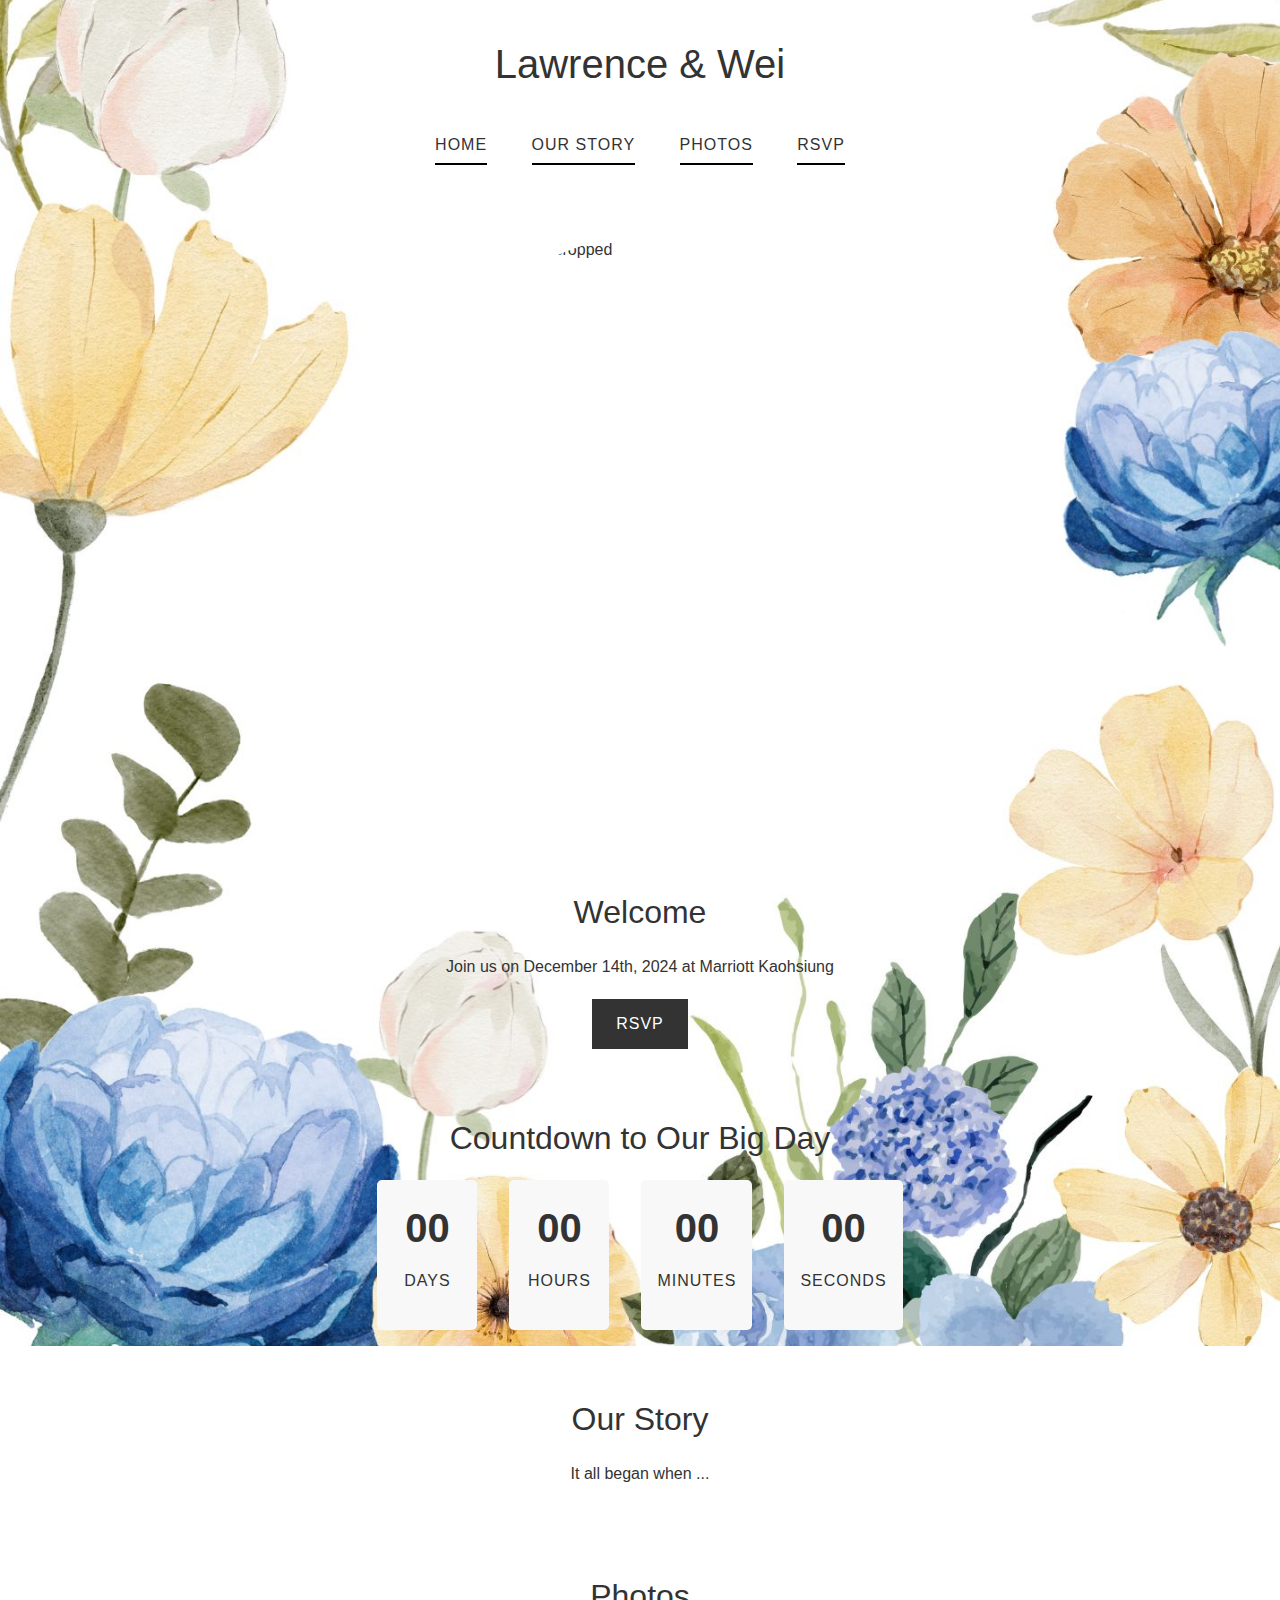
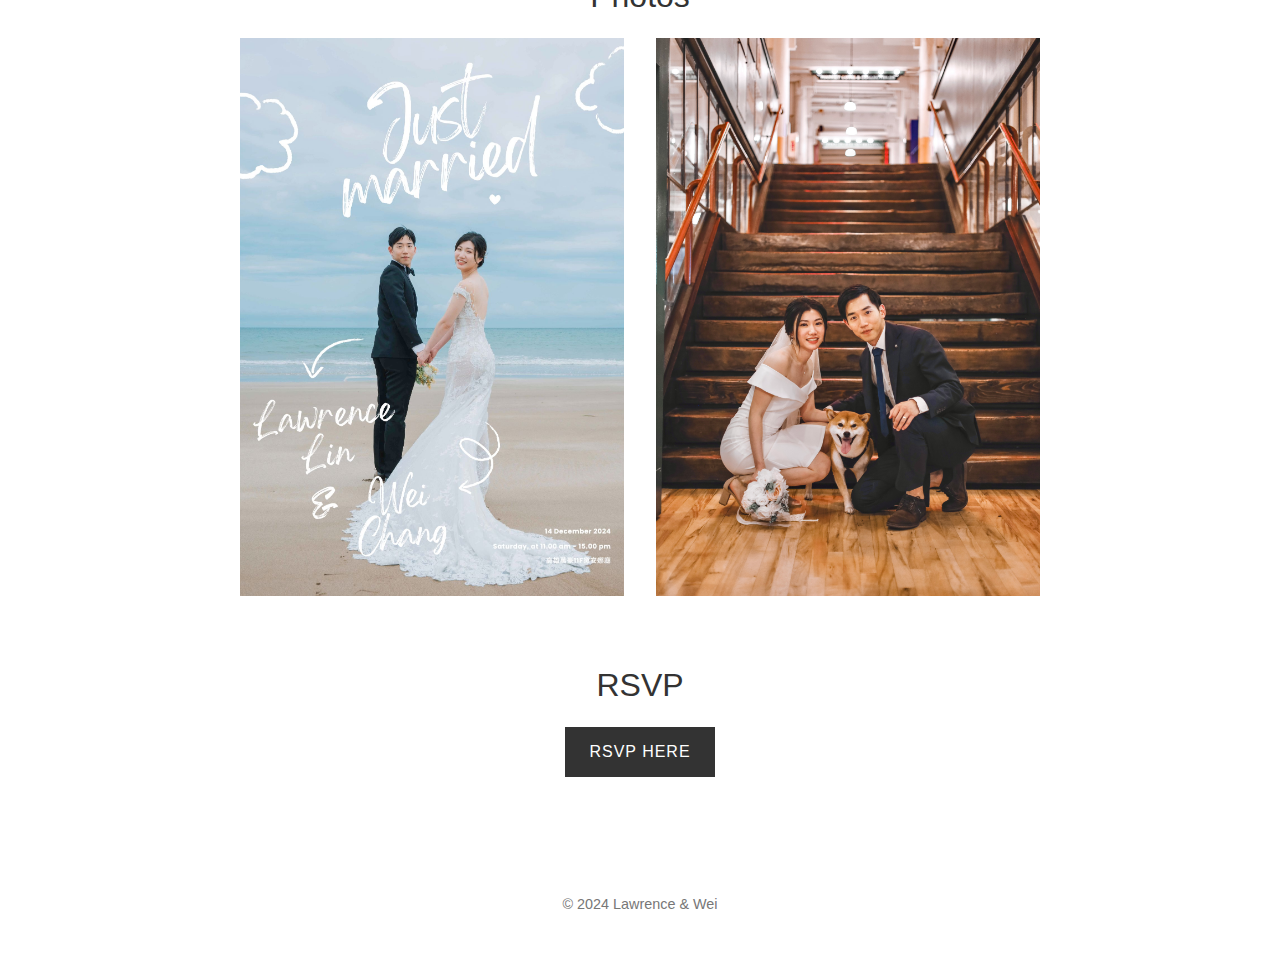
==== index.html @ 6da5b8bb "Make adjustment so that it looks better on mobile device" ====
<!DOCTYPE HTML>
<html lang="en">
<head>
    <meta charset="UTF-8">
    <meta name="viewport" content="width=device-width, initial-scale=1.0, maximum-scale=1.0, user-scalable=no">
    <title>Lawrence & Wei's Wedding</title>
    <link rel="stylesheet" href="styles.css">
    <script src="script.js" defer></script>
</head>

<body>
    <header>
        <h1>Lawrence & Wei</h1>
        <nav>
            <ul>
                <li><a href="#home">Home</a></li>
                <li><a href="#our-story">Our Story</a></li>
                <li><a href="#photos">Photos</a></li>
                <li><a href="#rsvp">RSVP</a></li>
            </ul>
        </nav>
    </header>
    <div class="image-container">
        <div class="oval-crop">
            <img src="images/草稿-喜帖設計 (1).png" alt="welcome-photo-oval-cropped">
        </div>
    </div>
    <main>
        <section id="home">
            <h2>Welcome</h2>
            <p>Join us on December 14th, 2024 at Marriott Kaohsiung</p>
            <a href="#rsvp" class="cta-button">RSVP</a>
        </section>

        <section id="countdown">
            <h2>Countdown to Our Big Day</h2>
            <div id="timer">
                <div class="time-unit">
                    <span id="days">00</span>
                    <p>Days</p>
                </div>
                <div class="time-unit">
                    <span id="hours">00</span>
                    <p>Hours</p>
                </div>
                <div class="time-unit">
                    <span id="minutes">00</span>
                    <p>Minutes</p>
                </div>
                <div class="time-unit">
                    <span id="seconds">00</span>
                    <p>Seconds</p>
                </div>
            </div>
        </section>

        <section id="our-story">
            <h2>Our Story</h2>
            <p>It all began when ... </p>
        </section>
        
        <section id="photos">
            <h2>Photos</h2>
            <div class="photo-gallery">
                <img src="images/justMarried.jpg" alt="Lawrence and Wei pre-wedding photo">
                <img src="images/lwm.jpg" alt="Lawrence and Wei and Mikasa">
            </div>
        </section>

        <section id="rsvp">
            <h2>RSVP</h2>
            <a href="https://forms.gle/MhWRycvZNz6sVrfz6" class="cta-button" target="_blank">RSVP Here</a>
        </section>
    </main>

    <footer>
        <p>&copy; 2024 Lawrence & Wei</p>
    </footer>
    <script src="countdown.js"></script>
</body>
</html>
---- styles.css ----
/* Reset and base styles */
* {
    margin: 0;
    padding: 0;
    box-sizing: border-box;
}

body {
    font-family: 'Georgia', Arial, sans-serif;
    line-height: 1.6;
    color: #333;
    background-color: #fff;
    background-image: url('images/floral-bg.png');
    background-repeat: no-repeat;
    background-attachment: fixed;
    background-size: cover; /* Ensures the background image covers the entire area */
    background-position: center; /* Centers the background image */
}
/* Header styles */
header {
    padding: 2rem 0;
    text-align: center;
}

h1 {
    font-size: 2.5rem;
    margin-bottom: 1rem;
    font-weight: 300;
}

/* Navigation styles */
nav ul {
    list-style-type: none;
}

nav ul li {
    display: inline-block;
    margin: 20px;
    border-bottom: 2px solid #000;
    padding-bottom: 5px;
}

nav ul li a {
    color: #333;
    text-decoration: none;
    font-size: 1rem;
    text-transform: uppercase;
    letter-spacing: 1px;
}

nav ul li a:hover {
    color: #f4c462;
}

/* Main content styles */
main {
    max-width: 800px;
    margin: 0 auto;
    padding-bottom: 20px;
}

section {
    margin-bottom: 4rem;
    text-align: center;
}

h2 {
    font-size: 2rem;
    margin-bottom: 1rem;
    font-weight: 300;
}

p {
    padding-bottom: 20px;
}

.image-container {
    display: flex;
    justify-content: center;
    gap: 2rem;
    flex-wrap: wrap;
    margin-top: 20px; /* Add space below the header */
}

.image-container .oval-crop {
    width: 500px; /* Set a fixed width */
    height: 650px; /* Set a fixed height - adjust for desired oval shape */
    overflow: hidden;
    border-radius: 70%; /* This creates the oval shape */
}

.image-container .oval-crop img {
    width: 100%;
    height: 100%;
    object-fit: cover; /* This ensures the image covers the area without distortion */
    object-position: center; /* Centers the image within the crop area */
}



/* Photo gallery styles */
.photo-gallery {
    display: flex;
    justify-content: center;
    gap: 2rem;
    flex-wrap: wrap;
}

.photo-gallery img {
    max-width: calc(50% - 1rem); /* 50% width minus half of the gap */
    height: auto;
    height: auto;
    object-fit: cover;
}

/* CTA button styles */
.cta-button {
    display: inline-block;
    background-color: #333;
    color: #fff;
    padding: 0.75rem 1.5rem;
    text-decoration: none;
    font-size: 1rem;
    text-transform: uppercase;
    letter-spacing: 1px;
    transition: background-color 0.3s;
}

.cta-button:hover {
    background-color: #b1a597;
}

/* Footer styles */
footer {
    text-align: center;
    padding: 2rem 0;
    font-size: 0.9rem;
    color: #777;
}

/* Responsive design */
@media (max-width: 600px) {
    h1 {
        font-size: 2rem;
    }

    nav ul li {
        display: block;
        margin: 0.5rem 0;
    }
}

/* Countdown styles */
#countdown {
    text-align: center;
    margin-bottom: 4rem;
}

#timer {
    display: flex;
    justify-content: center;
    gap: 2rem;
}

.time-unit {
    background-color: #f8f8f8;
    padding: 1rem;
    border-radius: 5px;
    min-width: 100px;
}

.time-unit span {
    font-size: 2.5rem;
    font-weight: bold;
    display: block;
}

.time-unit p {
    margin-top: 0.5rem;
    text-transform: uppercase;
    letter-spacing: 1px;
}

@media (max-width: 600px) {
    #timer {
        flex-wrap: wrap;
    }
    
    .time-unit {
        min-width: 80px;
    }
    
    .time-unit span {
        font-size: 2rem;
    }
}

/* Existing styles... */

/* Responsive design */
@media (max-width: 768px) {
    body {
        font-size: 16px;
    }

    h1 {
        font-size: 1.8rem;
    }

    h2 {
        font-size: 1.5rem;
    }

    nav ul li {
        display: block;
        margin: 0.5rem 0;
    }

    main {
        padding: 0 20px;
    }

    .image-container .oval-crop {
        width: 300px;
        height: 390px;
    }

    .photo-gallery img {
        max-width: 100%;
    }

    #timer {
        flex-wrap: wrap;
    }
    
    .time-unit {
        min-width: 70px;
        padding: 0.5rem;
    }
    
    .time-unit span {
        font-size: 1.5rem;
    }

    .time-unit p {
        font-size: 0.8rem;
    }
}

@media (max-width: 480px) {
    body {
        font-size: 14px;
    }

    h1 {
        font-size: 1.5rem;
    }

    h2 {
        font-size: 1.2rem;
    }

    .image-container .oval-crop {
        width: 250px;
        height: 325px;
    }

    .cta-button {
        padding: 0.5rem 1rem;
        font-size: 0.9rem;
    }
}
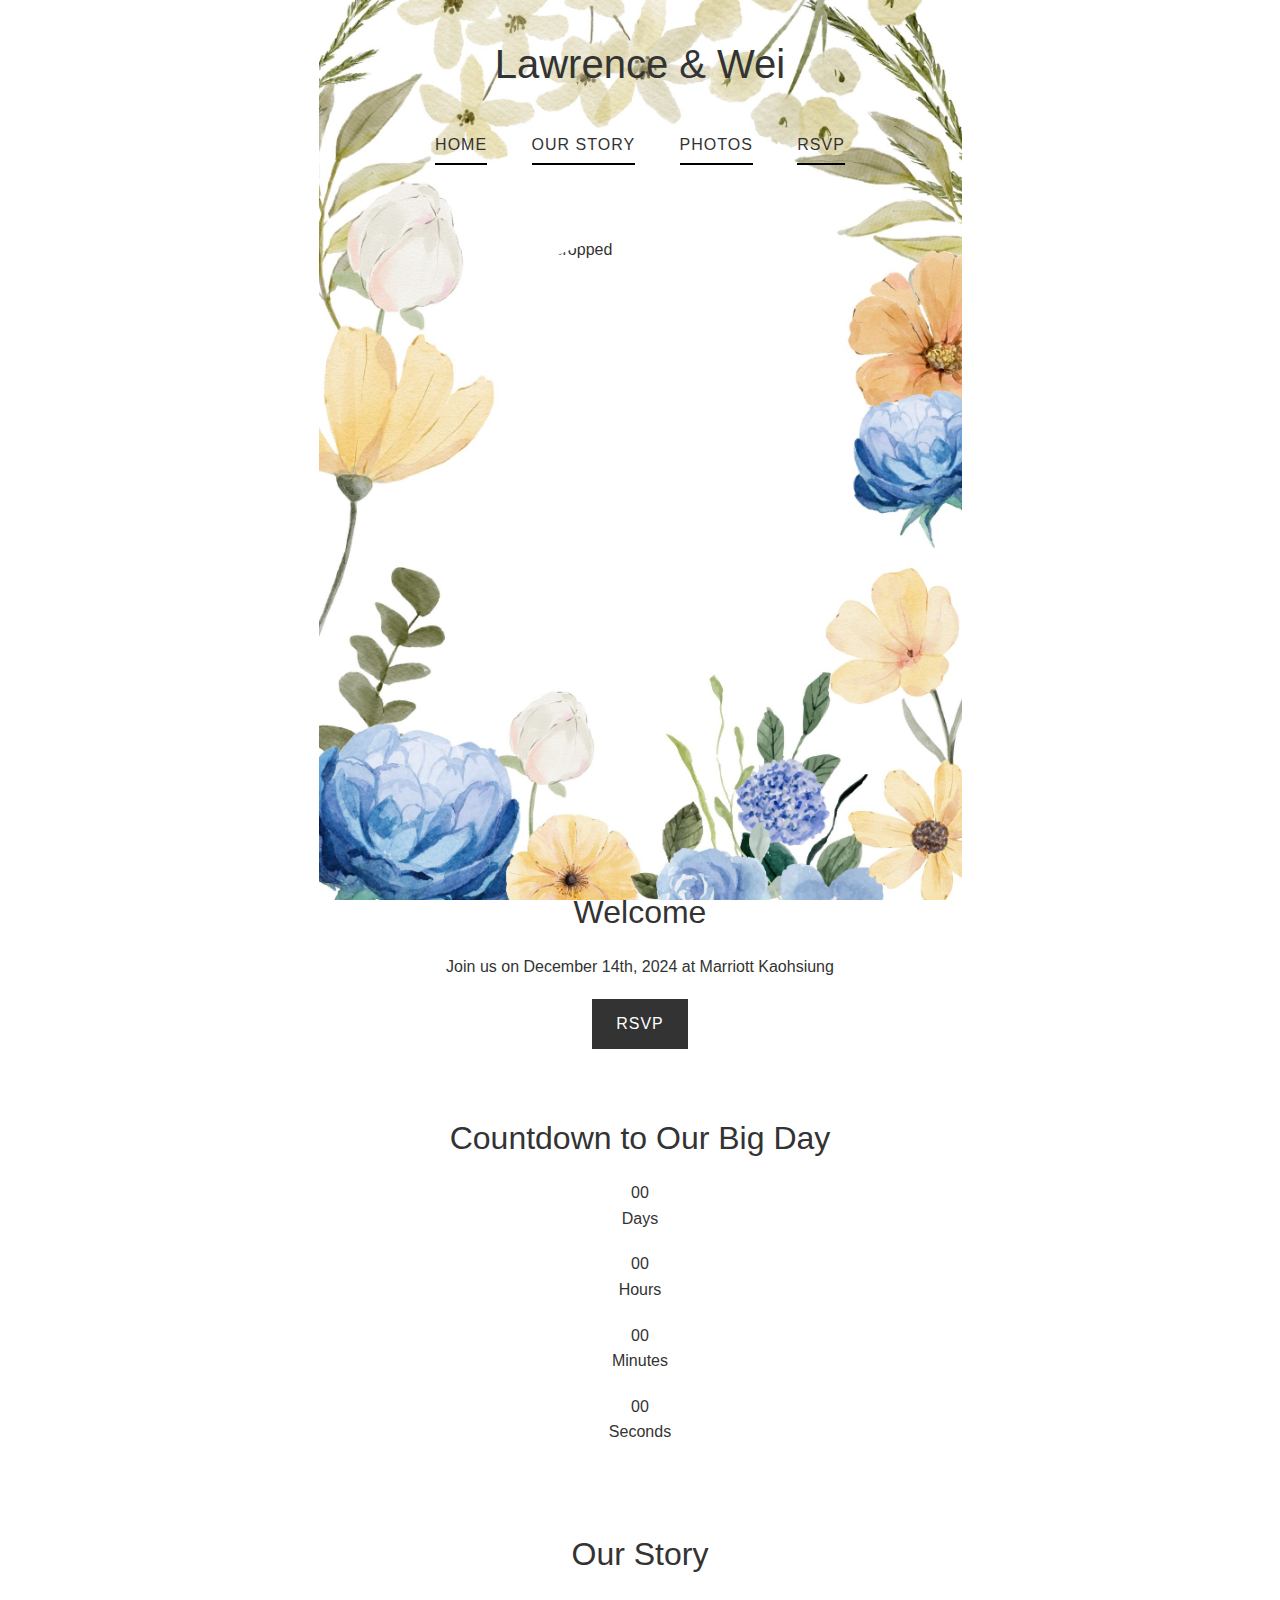
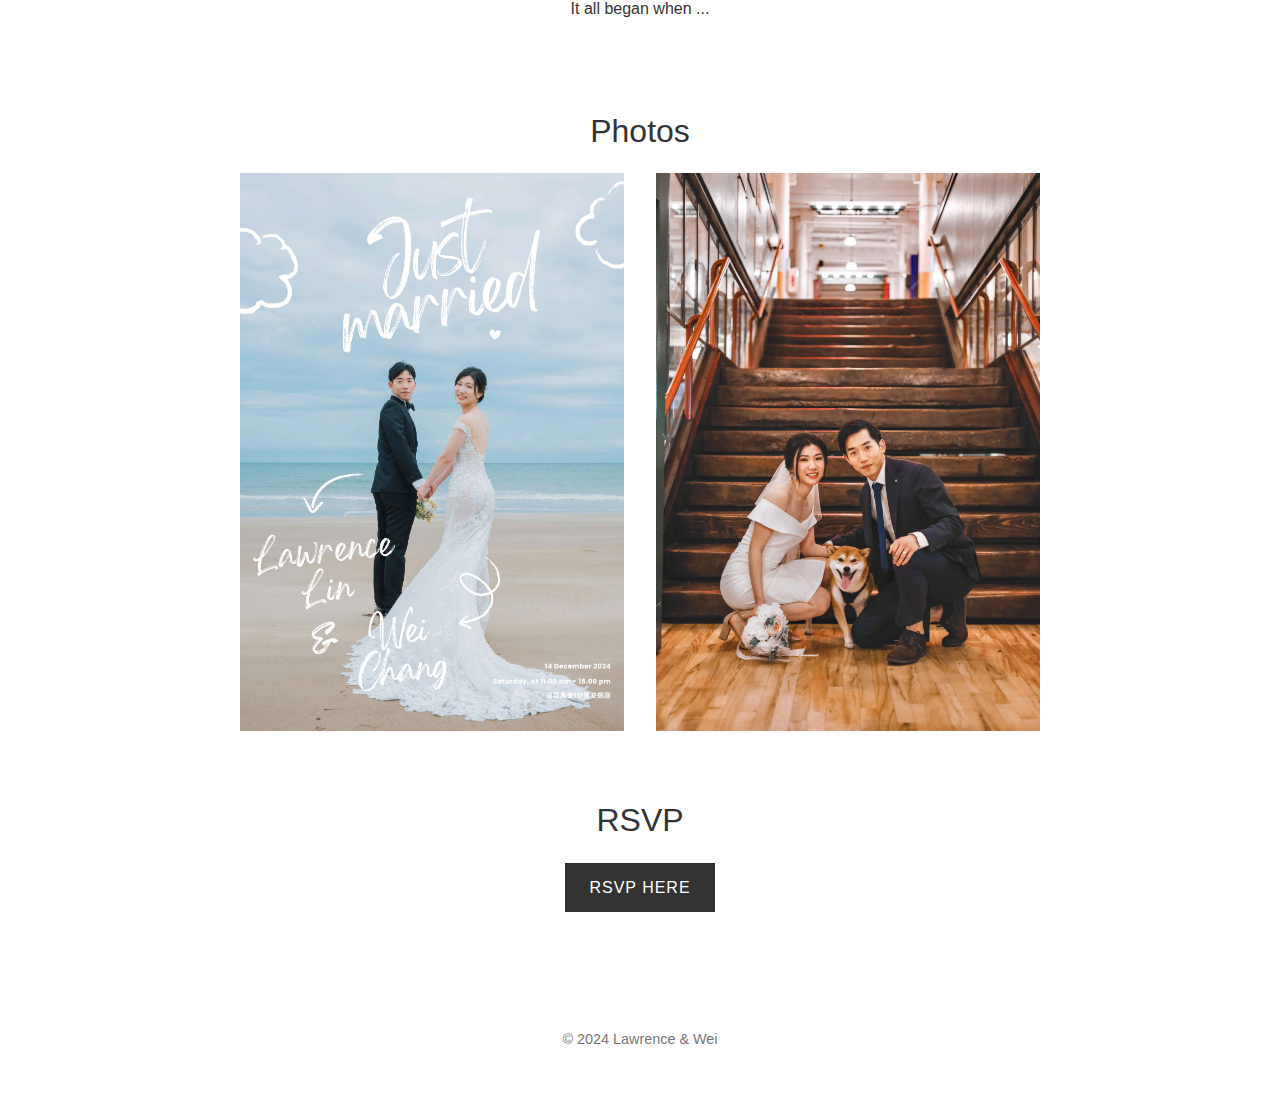
==== commit 096f750e: "Change background size to display better on mobile testing" ====
--- a/index.html
+++ b/index.html
@@ -2,7 +2,7 @@
 <html lang="en">
 <head>
     <meta charset="UTF-8">
-    <meta name="viewport" content="width=device-width, initial-scale=1.0, maximum-scale=1.0, user-scalable=no">
+    <meta name="viewport" content="width=device-width, initial-scale=1.0, viewport-fit=cover">
     <title>Lawrence & Wei's Wedding</title>
     <link rel="stylesheet" href="styles.css">
     <script src="script.js" defer></script>
--- a/styles.css
+++ b/styles.css
@@ -13,7 +13,7 @@
     background-image: url('images/floral-bg.png');
     background-repeat: no-repeat;
     background-attachment: fixed;
-    background-size: cover; /* Ensures the background image covers the entire area */
+    background-size: contain; /* Ensures the background image covers the entire area */
     background-position: center; /* Centers the background image */
 }
 /* Header styles */
@@ -139,134 +139,3 @@
 }
 
 /* Responsive design */
-@media (max-width: 600px) {
-    h1 {
-        font-size: 2rem;
-    }
-
-    nav ul li {
-        display: block;
-        margin: 0.5rem 0;
-    }
-}
-
-/* Countdown styles */
-#countdown {
-    text-align: center;
-    margin-bottom: 4rem;
-}
-
-#timer {
-    display: flex;
-    justify-content: center;
-    gap: 2rem;
-}
-
-.time-unit {
-    background-color: #f8f8f8;
-    padding: 1rem;
-    border-radius: 5px;
-    min-width: 100px;
-}
-
-.time-unit span {
-    font-size: 2.5rem;
-    font-weight: bold;
-    display: block;
-}
-
-.time-unit p {
-    margin-top: 0.5rem;
-    text-transform: uppercase;
-    letter-spacing: 1px;
-}
-
-@media (max-width: 600px) {
-    #timer {
-        flex-wrap: wrap;
-    }
-    
-    .time-unit {
-        min-width: 80px;
-    }
-    
-    .time-unit span {
-        font-size: 2rem;
-    }
-}
-
-/* Existing styles... */
-
-/* Responsive design */
-@media (max-width: 768px) {
-    body {
-        font-size: 16px;
-    }
-
-    h1 {
-        font-size: 1.8rem;
-    }
-
-    h2 {
-        font-size: 1.5rem;
-    }
-
-    nav ul li {
-        display: block;
-        margin: 0.5rem 0;
-    }
-
-    main {
-        padding: 0 20px;
-    }
-
-    .image-container .oval-crop {
-        width: 300px;
-        height: 390px;
-    }
-
-    .photo-gallery img {
-        max-width: 100%;
-    }
-
-    #timer {
-        flex-wrap: wrap;
-    }
-    
-    .time-unit {
-        min-width: 70px;
-        padding: 0.5rem;
-    }
-    
-    .time-unit span {
-        font-size: 1.5rem;
-    }
-
-    .time-unit p {
-        font-size: 0.8rem;
-    }
-}
-
-@media (max-width: 480px) {
-    body {
-        font-size: 14px;
-    }
-
-    h1 {
-        font-size: 1.5rem;
-    }
-
-    h2 {
-        font-size: 1.2rem;
-    }
-
-    .image-container .oval-crop {
-        width: 250px;
-        height: 325px;
-    }
-
-    .cta-button {
-        padding: 0.5rem 1rem;
-        font-size: 0.9rem;
-    }
-}
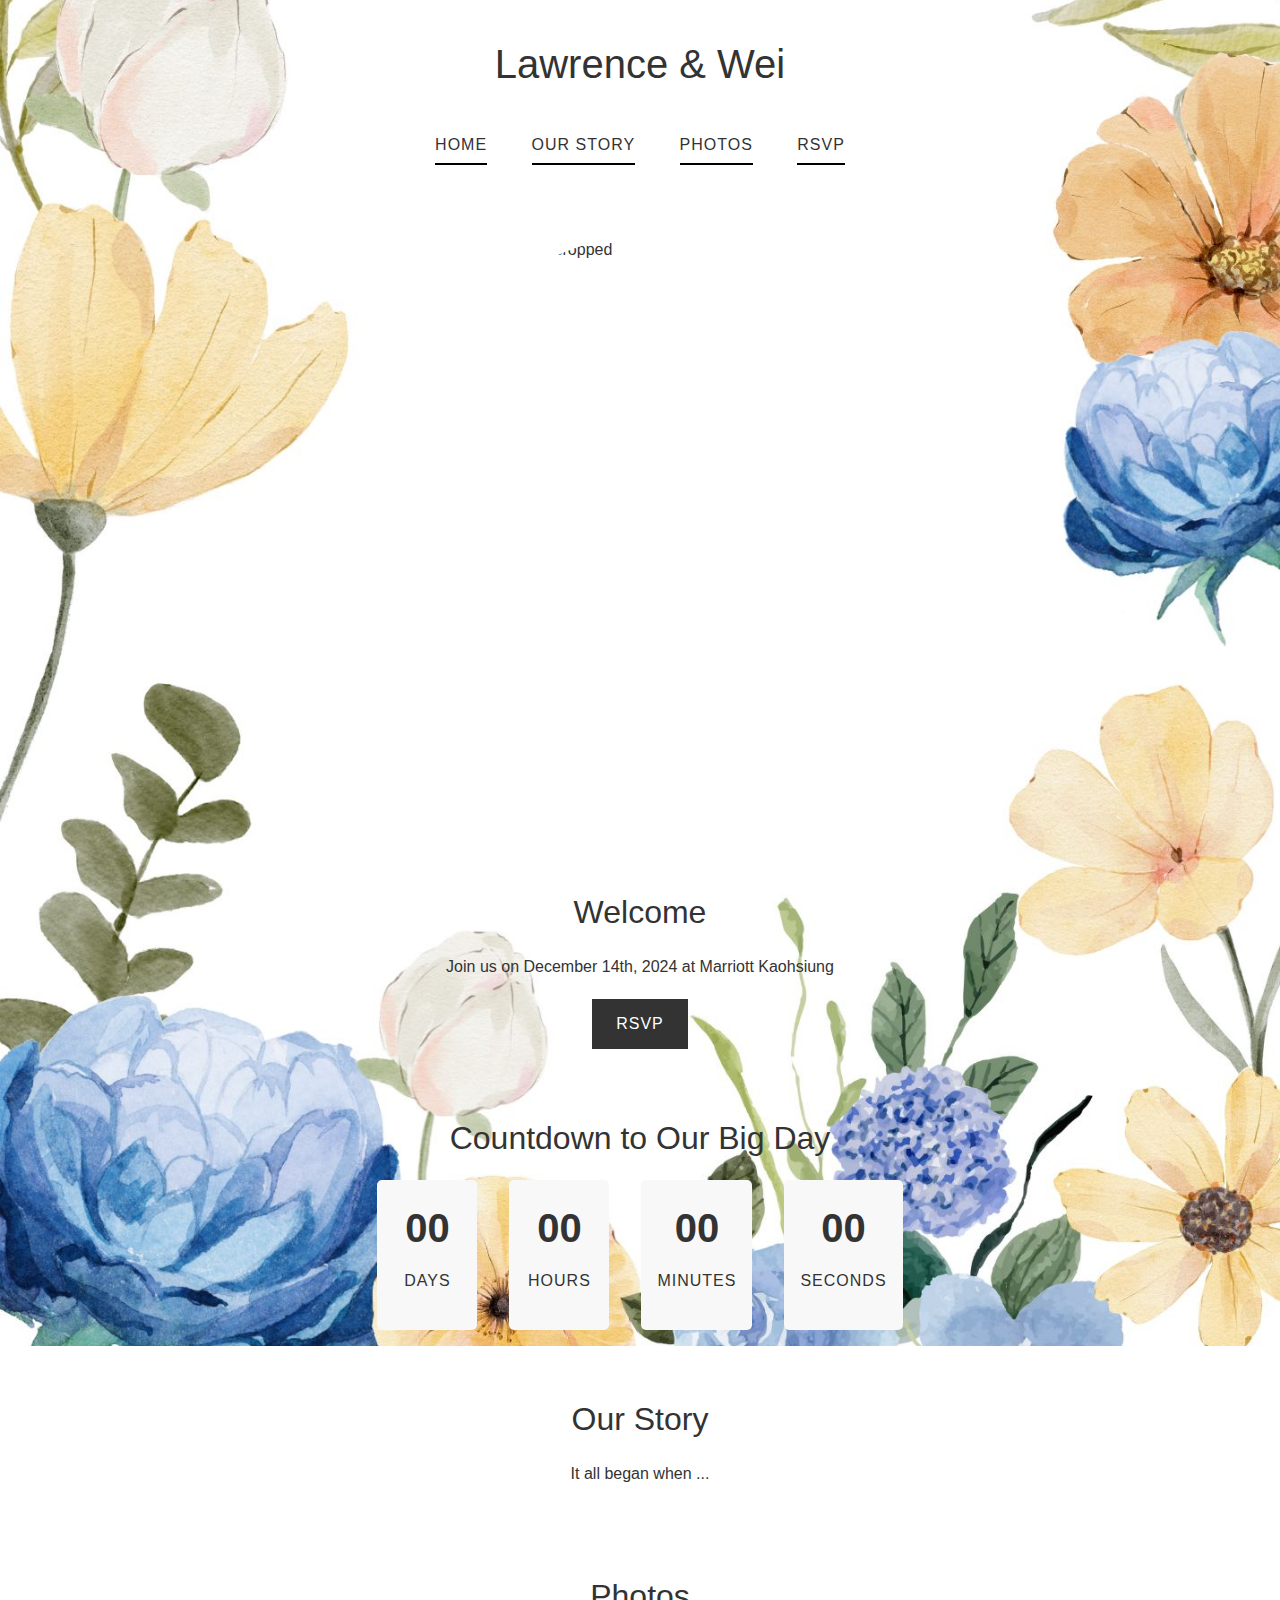
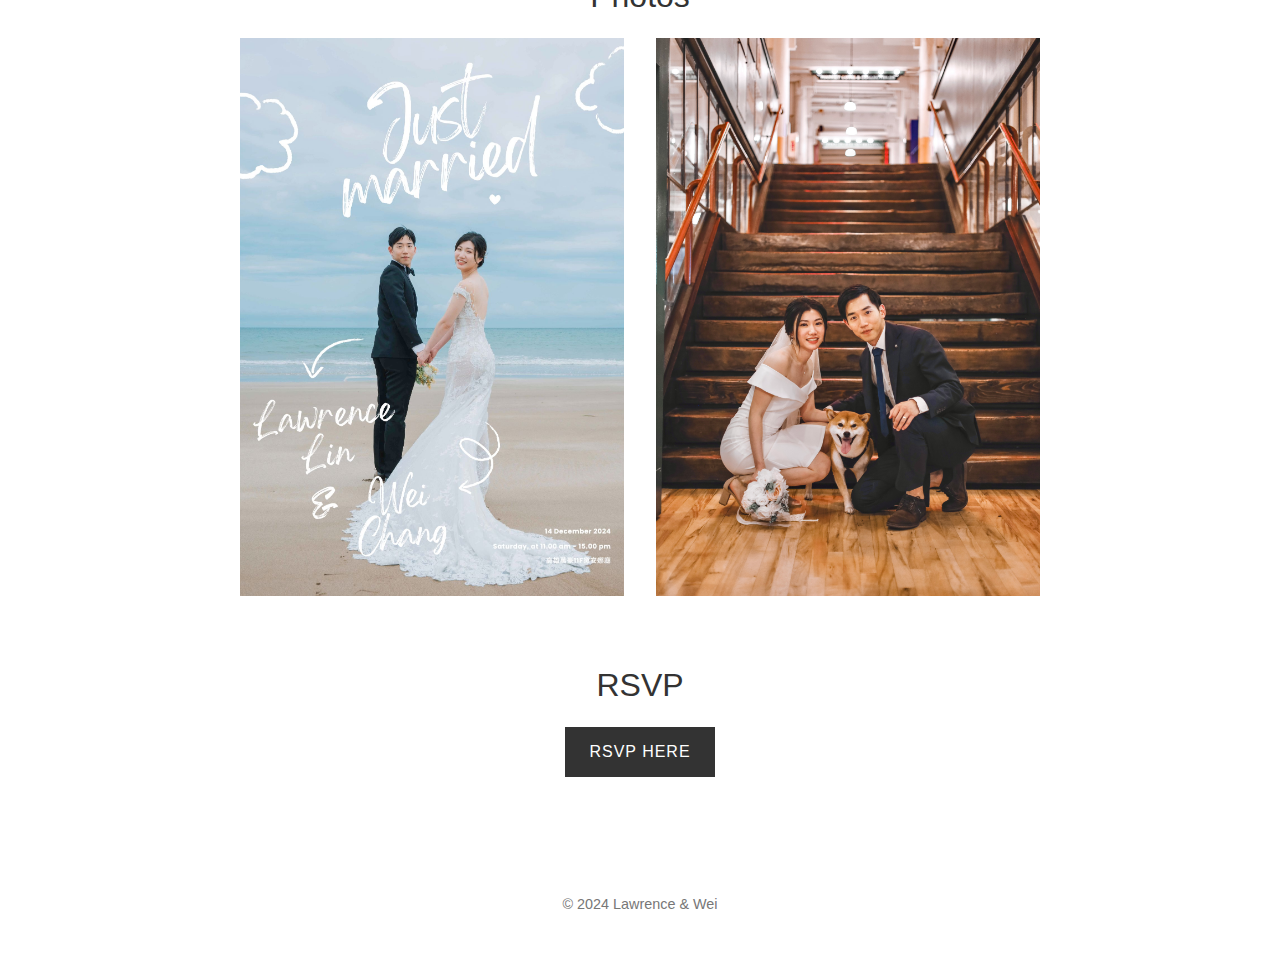
==== commit c333436a: "Revert "Change background size to display better on mobile testing"" ====
--- a/index.html
+++ b/index.html
@@ -2,7 +2,7 @@
 <html lang="en">
 <head>
     <meta charset="UTF-8">
-    <meta name="viewport" content="width=device-width, initial-scale=1.0, viewport-fit=cover">
+    <meta name="viewport" content="width=device-width, initial-scale=1.0, maximum-scale=1.0, user-scalable=no">
     <title>Lawrence & Wei's Wedding</title>
     <link rel="stylesheet" href="styles.css">
     <script src="script.js" defer></script>
--- a/styles.css
+++ b/styles.css
@@ -13,7 +13,7 @@
     background-image: url('images/floral-bg.png');
     background-repeat: no-repeat;
     background-attachment: fixed;
-    background-size: contain; /* Ensures the background image covers the entire area */
+    background-size: cover; /* Ensures the background image covers the entire area */
     background-position: center; /* Centers the background image */
 }
 /* Header styles */
@@ -139,3 +139,139 @@
 }
 
 /* Responsive design */
+@media (max-width: 600px) {
+    body {
+        background-attachment: scroll; /* Allow scrolling on mobile */
+        background-position: center; /* Align from the top */
+    }
+
+    h1 {
+        font-size: 2rem;
+    }
+
+    nav ul li {
+        display: block;
+        margin: 0.5rem 0;
+    }
+}
+
+/* Countdown styles */
+#countdown {
+    text-align: center;
+    margin-bottom: 4rem;
+}
+
+#timer {
+    display: flex;
+    justify-content: center;
+    gap: 2rem;
+}
+
+.time-unit {
+    background-color: #f8f8f8;
+    padding: 1rem;
+    border-radius: 5px;
+    min-width: 100px;
+}
+
+.time-unit span {
+    font-size: 2.5rem;
+    font-weight: bold;
+    display: block;
+}
+
+.time-unit p {
+    margin-top: 0.5rem;
+    text-transform: uppercase;
+    letter-spacing: 1px;
+}
+
+@media (max-width: 600px) {
+    #timer {
+        flex-wrap: wrap;
+    }
+    
+    .time-unit {
+        min-width: 80px;
+    }
+    
+    .time-unit span {
+        font-size: 2rem;
+    }
+}
+
+/* Existing styles... */
+
+/* Responsive design */
+@media (max-width: 768px) {
+    body {
+        font-size: 16px;
+    }
+
+    h1 {
+        font-size: 1.8rem;
+    }
+
+    h2 {
+        font-size: 1.5rem;
+    }
+
+    nav ul li {
+        display: block;
+        margin: 0.5rem 0;
+    }
+
+    main {
+        padding: 0 20px;
+    }
+
+    .image-container .oval-crop {
+        width: 300px;
+        height: 390px;
+    }
+
+    .photo-gallery img {
+        max-width: 100%;
+    }
+
+    #timer {
+        flex-wrap: wrap;
+    }
+    
+    .time-unit {
+        min-width: 70px;
+        padding: 0.5rem;
+    }
+    
+    .time-unit span {
+        font-size: 1.5rem;
+    }
+
+    .time-unit p {
+        font-size: 0.8rem;
+    }
+}
+
+@media (max-width: 480px) {
+    body {
+        font-size: 14px;
+    }
+
+    h1 {
+        font-size: 1.5rem;
+    }
+
+    h2 {
+        font-size: 1.2rem;
+    }
+
+    .image-container .oval-crop {
+        width: 250px;
+        height: 325px;
+    }
+
+    .cta-button {
+        padding: 0.5rem 1rem;
+        font-size: 0.9rem;
+    }
+}
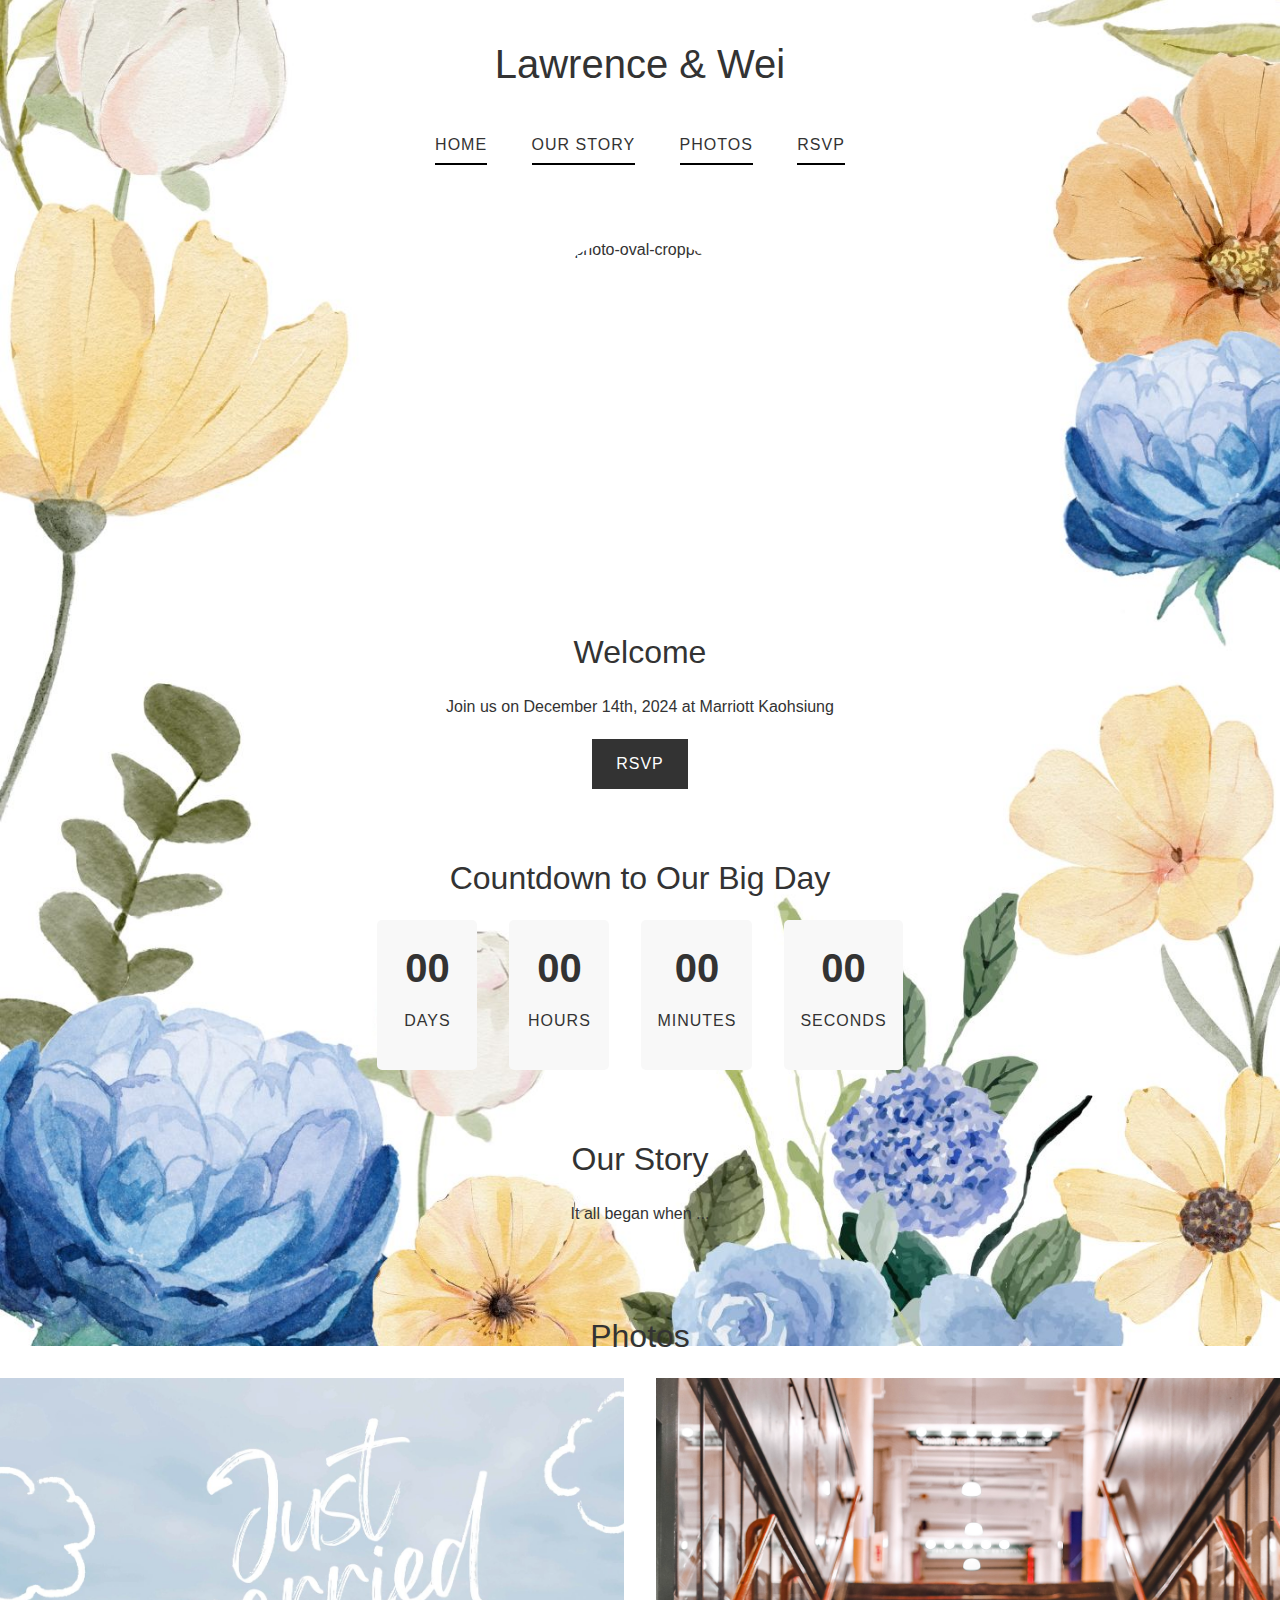
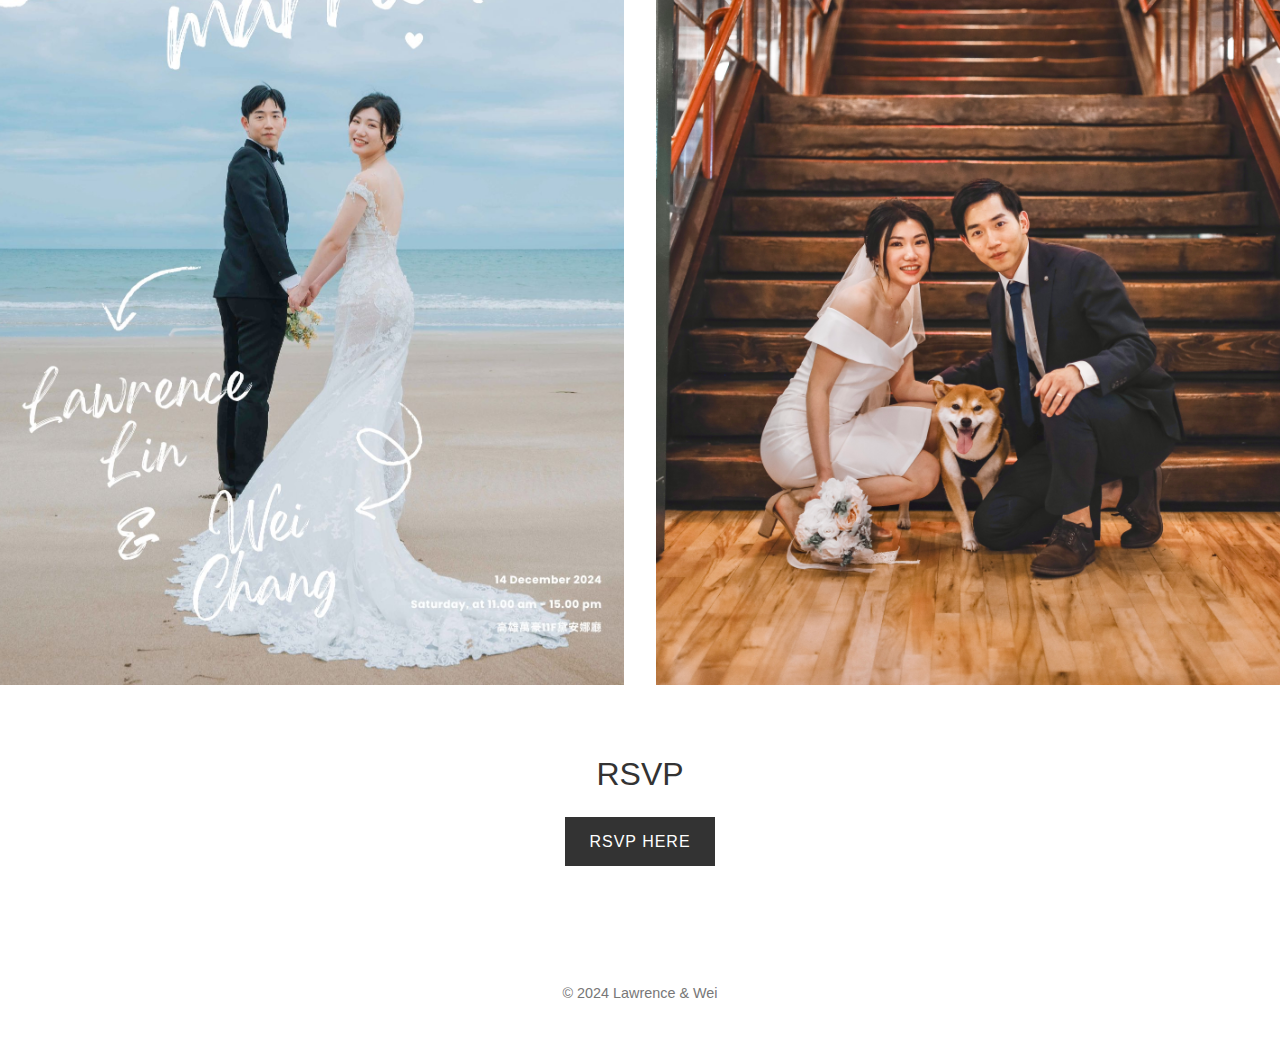
==== commit e44b9330: "Keep adjusting background display format" ====
--- a/index.html
+++ b/index.html
@@ -2,7 +2,7 @@
 <html lang="en">
 <head>
     <meta charset="UTF-8">
-    <meta name="viewport" content="width=device-width, initial-scale=1.0, maximum-scale=1.0, user-scalable=no">
+    <meta name="viewport" content="width=device-width, initial-scale=1.0, viewport-fit=cover">
     <title>Lawrence & Wei's Wedding</title>
     <link rel="stylesheet" href="styles.css">
     <script src="script.js" defer></script>
--- a/styles.css
+++ b/styles.css
@@ -54,7 +54,7 @@
 
 /* Main content styles */
 main {
-    max-width: 800px;
+    max-width: 100%;
     margin: 0 auto;
     padding-bottom: 20px;
 }
@@ -83,10 +83,12 @@
 }
 
 .image-container .oval-crop {
-    width: 500px; /* Set a fixed width */
-    height: 650px; /* Set a fixed height - adjust for desired oval shape */
+    width: 100%; 
+    max-width: 300px; 
+    height: auto;
+    aspect-ratio: 1 / 1.3;
     overflow: hidden;
-    border-radius: 70%; /* This creates the oval shape */
+    border-radius: 50%; /* This creates the oval shape */
 }
 
 .image-container .oval-crop img {
@@ -138,23 +140,6 @@
     color: #777;
 }
 
-/* Responsive design */
-@media (max-width: 600px) {
-    body {
-        background-attachment: scroll; /* Allow scrolling on mobile */
-        background-position: center; /* Align from the top */
-    }
-
-    h1 {
-        font-size: 2rem;
-    }
-
-    nav ul li {
-        display: block;
-        margin: 0.5rem 0;
-    }
-}
-
 /* Countdown styles */
 #countdown {
     text-align: center;
@@ -165,6 +150,7 @@
     display: flex;
     justify-content: center;
     gap: 2rem;
+    flex-wrap: wrap;
 }
 
 .time-unit {
@@ -186,92 +172,57 @@
     letter-spacing: 1px;
 }
 
-@media (max-width: 600px) {
-    #timer {
-        flex-wrap: wrap;
-    }
-    
-    .time-unit {
-        min-width: 80px;
-    }
-    
-    .time-unit span {
-        font-size: 2rem;
-    }
-}
-
-/* Existing styles... */
 
 /* Responsive design */
 @media (max-width: 768px) {
     body {
-        font-size: 16px;
-    }
-
-    h1 {
-        font-size: 1.8rem;
-    }
-
-    h2 {
-        font-size: 1.5rem;
+        background-image: url('images/screen-floral-bg.png');
+        font-size: 14px;
+        h1 {
+            font-size: 1.8rem;
+        }
+    
+        h2 {
+            font-size: 1.5rem;
+        }
+    
+        .image-container .oval-crop {
+            max-width: 250px;
+        }
+    
+        .time-unit {
+            min-width: 60px;
+        }
+    
+        .time-unit span {
+            font-size: 1.5rem;
+        }
+    }
+}    
+
+@media screen and (max-width: 428px) { /* iPhone 12 Pro Max width */
+    body {
+        padding: 10px;
     }
 
     nav ul li {
-        display: block;
-        margin: 0.5rem 0;
-    }
-
-    main {
-        padding: 0 20px;
+        margin: 5px;
     }
 
     .image-container .oval-crop {
-        width: 300px;
-        height: 390px;
-    }
-
-    .photo-gallery img {
-        max-width: 100%;
-    }
-
-    #timer {
-        flex-wrap: wrap;
-    }
-    
+        max-width: 200px;
+    }
+
     .time-unit {
-        min-width: 70px;
-        padding: 0.5rem;
-    }
-    
+        min-width: 50px;
+        padding: 0.25rem;
+    }
+
     .time-unit span {
-        font-size: 1.5rem;
+        font-size: 1.2rem;
     }
 
     .time-unit p {
-        font-size: 0.8rem;
-    }
-}
-
-@media (max-width: 480px) {
-    body {
-        font-size: 14px;
-    }
-
-    h1 {
-        font-size: 1.5rem;
-    }
-
-    h2 {
-        font-size: 1.2rem;
-    }
-
-    .image-container .oval-crop {
-        width: 250px;
-        height: 325px;
-    }
-
-    .cta-button {
-        padding: 0.5rem 1rem;
-        font-size: 0.9rem;
-    }
-}
+        font-size: 0.7rem;
+    }
+}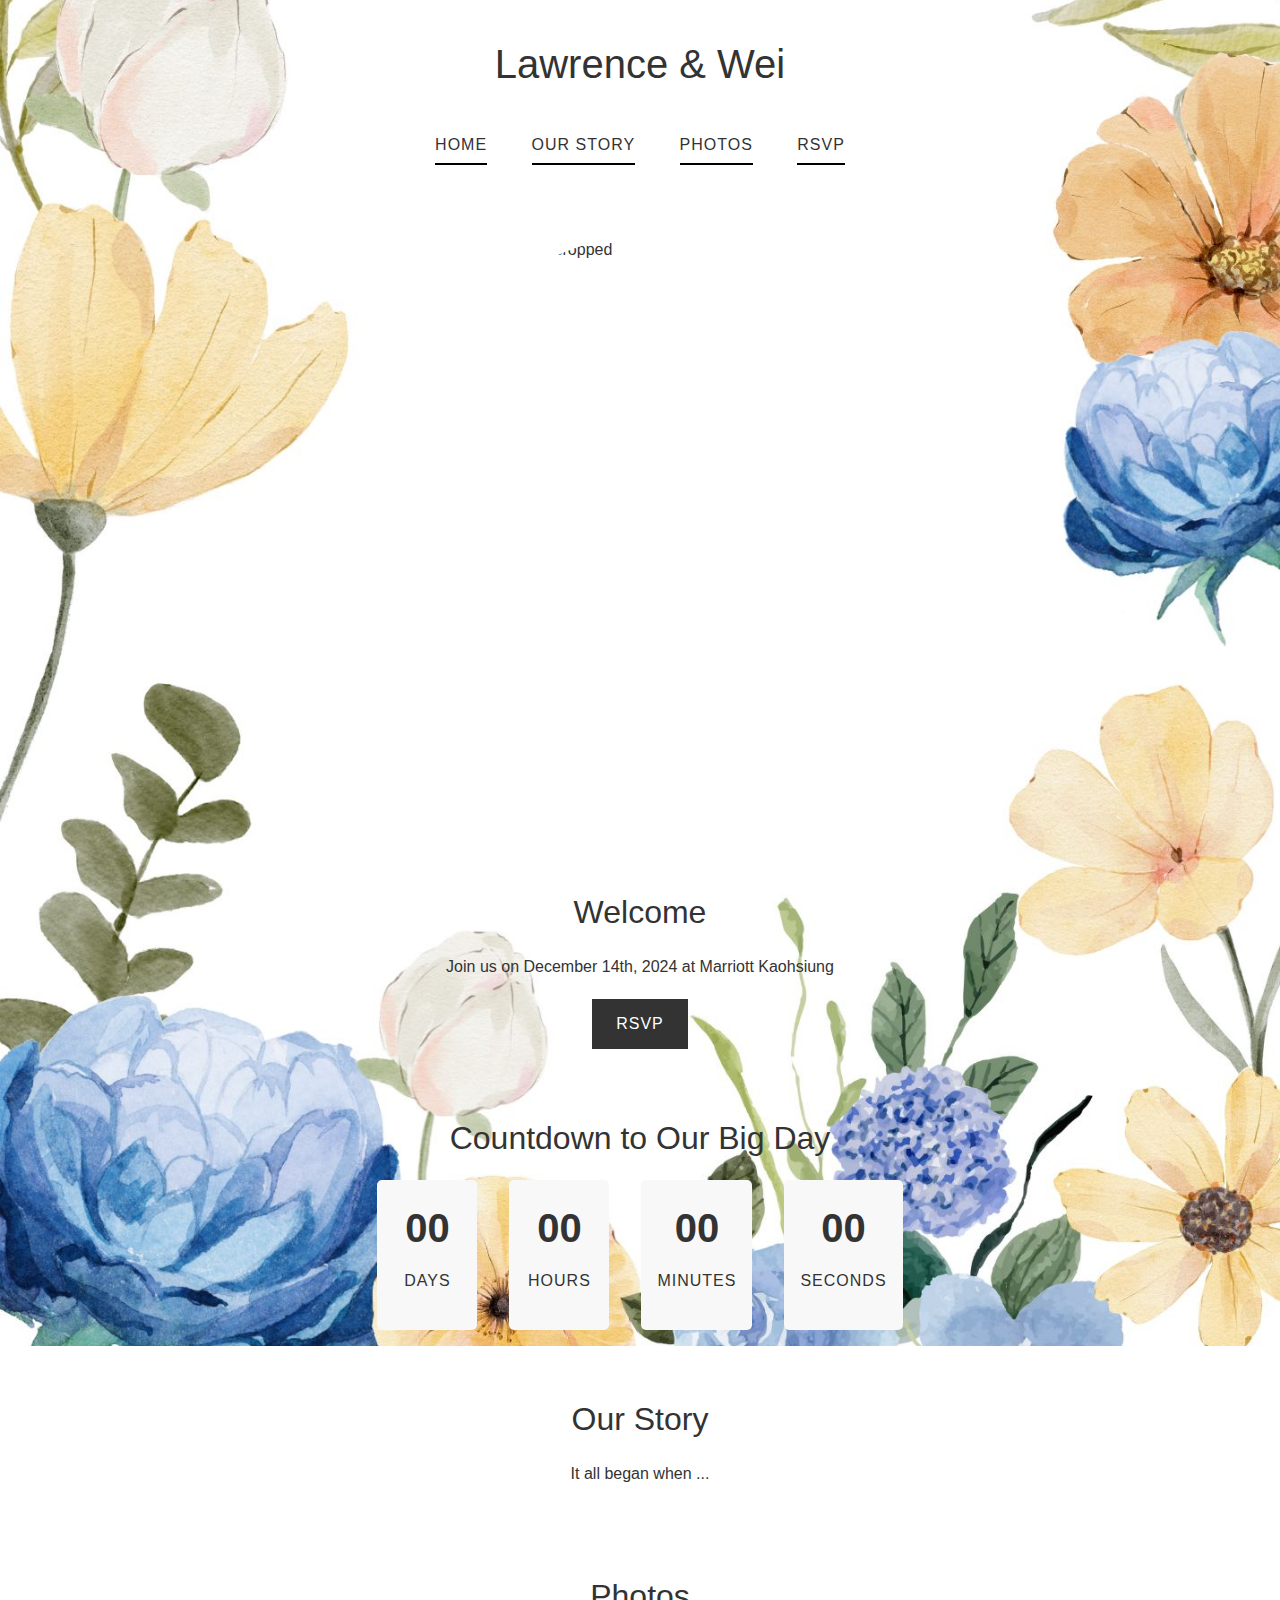
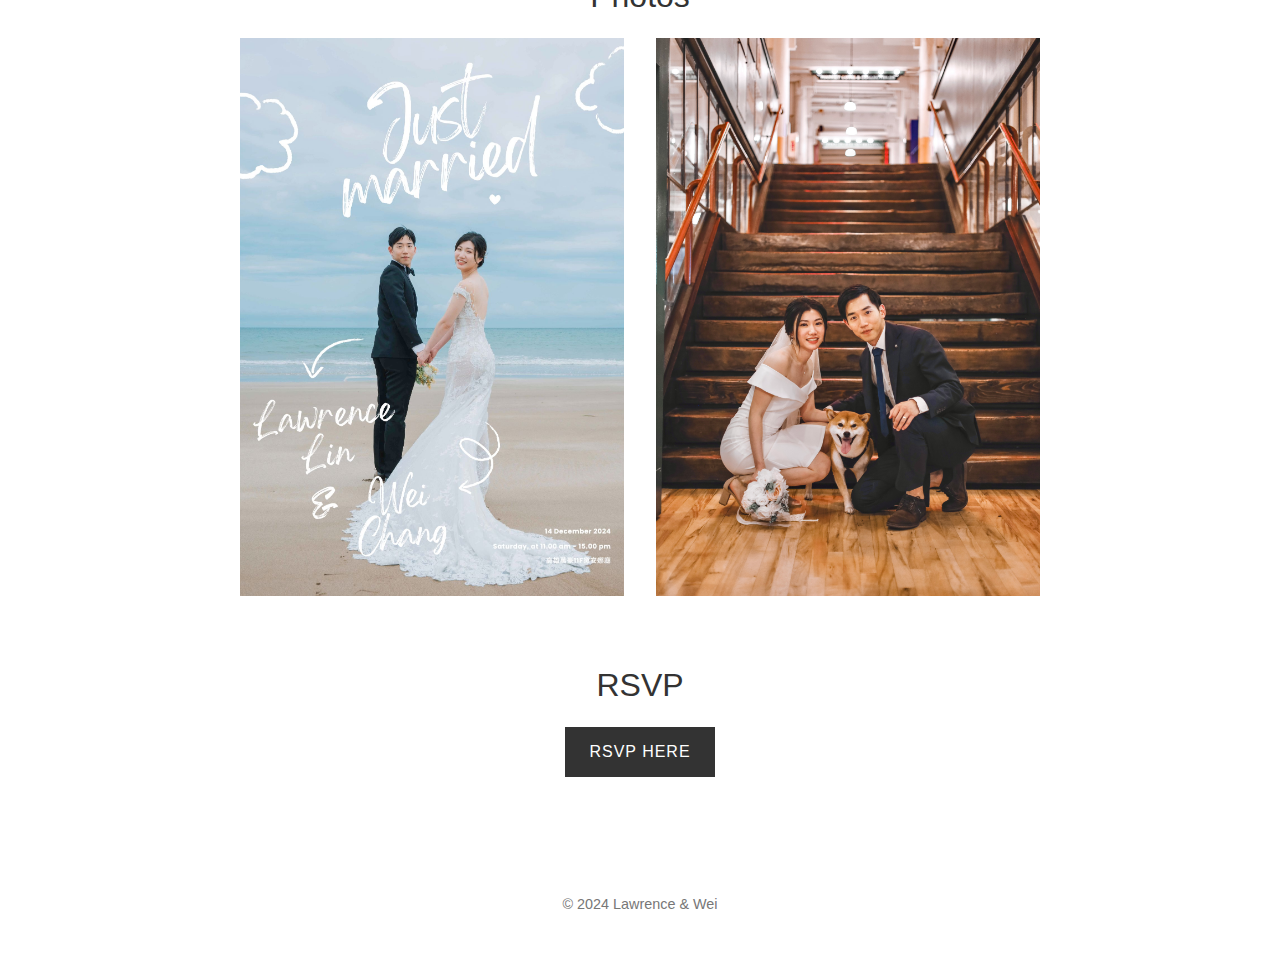
==== commit efafb621: "Revert "Keep adjusting background display format"" ====
--- a/index.html
+++ b/index.html
@@ -2,7 +2,7 @@
 <html lang="en">
 <head>
     <meta charset="UTF-8">
-    <meta name="viewport" content="width=device-width, initial-scale=1.0, viewport-fit=cover">
+    <meta name="viewport" content="width=device-width, initial-scale=1.0, maximum-scale=1.0, user-scalable=no">
     <title>Lawrence & Wei's Wedding</title>
     <link rel="stylesheet" href="styles.css">
     <script src="script.js" defer></script>
--- a/styles.css
+++ b/styles.css
@@ -54,7 +54,7 @@
 
 /* Main content styles */
 main {
-    max-width: 100%;
+    max-width: 800px;
     margin: 0 auto;
     padding-bottom: 20px;
 }
@@ -83,12 +83,10 @@
 }
 
 .image-container .oval-crop {
-    width: 100%; 
-    max-width: 300px; 
-    height: auto;
-    aspect-ratio: 1 / 1.3;
+    width: 500px; /* Set a fixed width */
+    height: 650px; /* Set a fixed height - adjust for desired oval shape */
     overflow: hidden;
-    border-radius: 50%; /* This creates the oval shape */
+    border-radius: 70%; /* This creates the oval shape */
 }
 
 .image-container .oval-crop img {
@@ -150,7 +148,6 @@
     display: flex;
     justify-content: center;
     gap: 2rem;
-    flex-wrap: wrap;
 }
 
 .time-unit {
@@ -177,52 +174,9 @@
 @media (max-width: 768px) {
     body {
         background-image: url('images/screen-floral-bg.png');
-        font-size: 14px;
-        h1 {
-            font-size: 1.8rem;
-        }
-    
-        h2 {
-            font-size: 1.5rem;
-        }
-    
-        .image-container .oval-crop {
-            max-width: 250px;
-        }
-    
-        .time-unit {
-            min-width: 60px;
-        }
-    
-        .time-unit span {
-            font-size: 1.5rem;
-        }
+        padding: 20px;
+        width: 80%;
+        margin-left: auto;
+        margin-right:auto;
     }
-}    
-
-@media screen and (max-width: 428px) { /* iPhone 12 Pro Max width */
-    body {
-        padding: 10px;
-    }
-
-    nav ul li {
-        margin: 5px;
-    }
-
-    .image-container .oval-crop {
-        max-width: 200px;
-    }
-
-    .time-unit {
-        min-width: 50px;
-        padding: 0.25rem;
-    }
-
-    .time-unit span {
-        font-size: 1.2rem;
-    }
-
-    .time-unit p {
-        font-size: 0.7rem;
-    }
-}+}
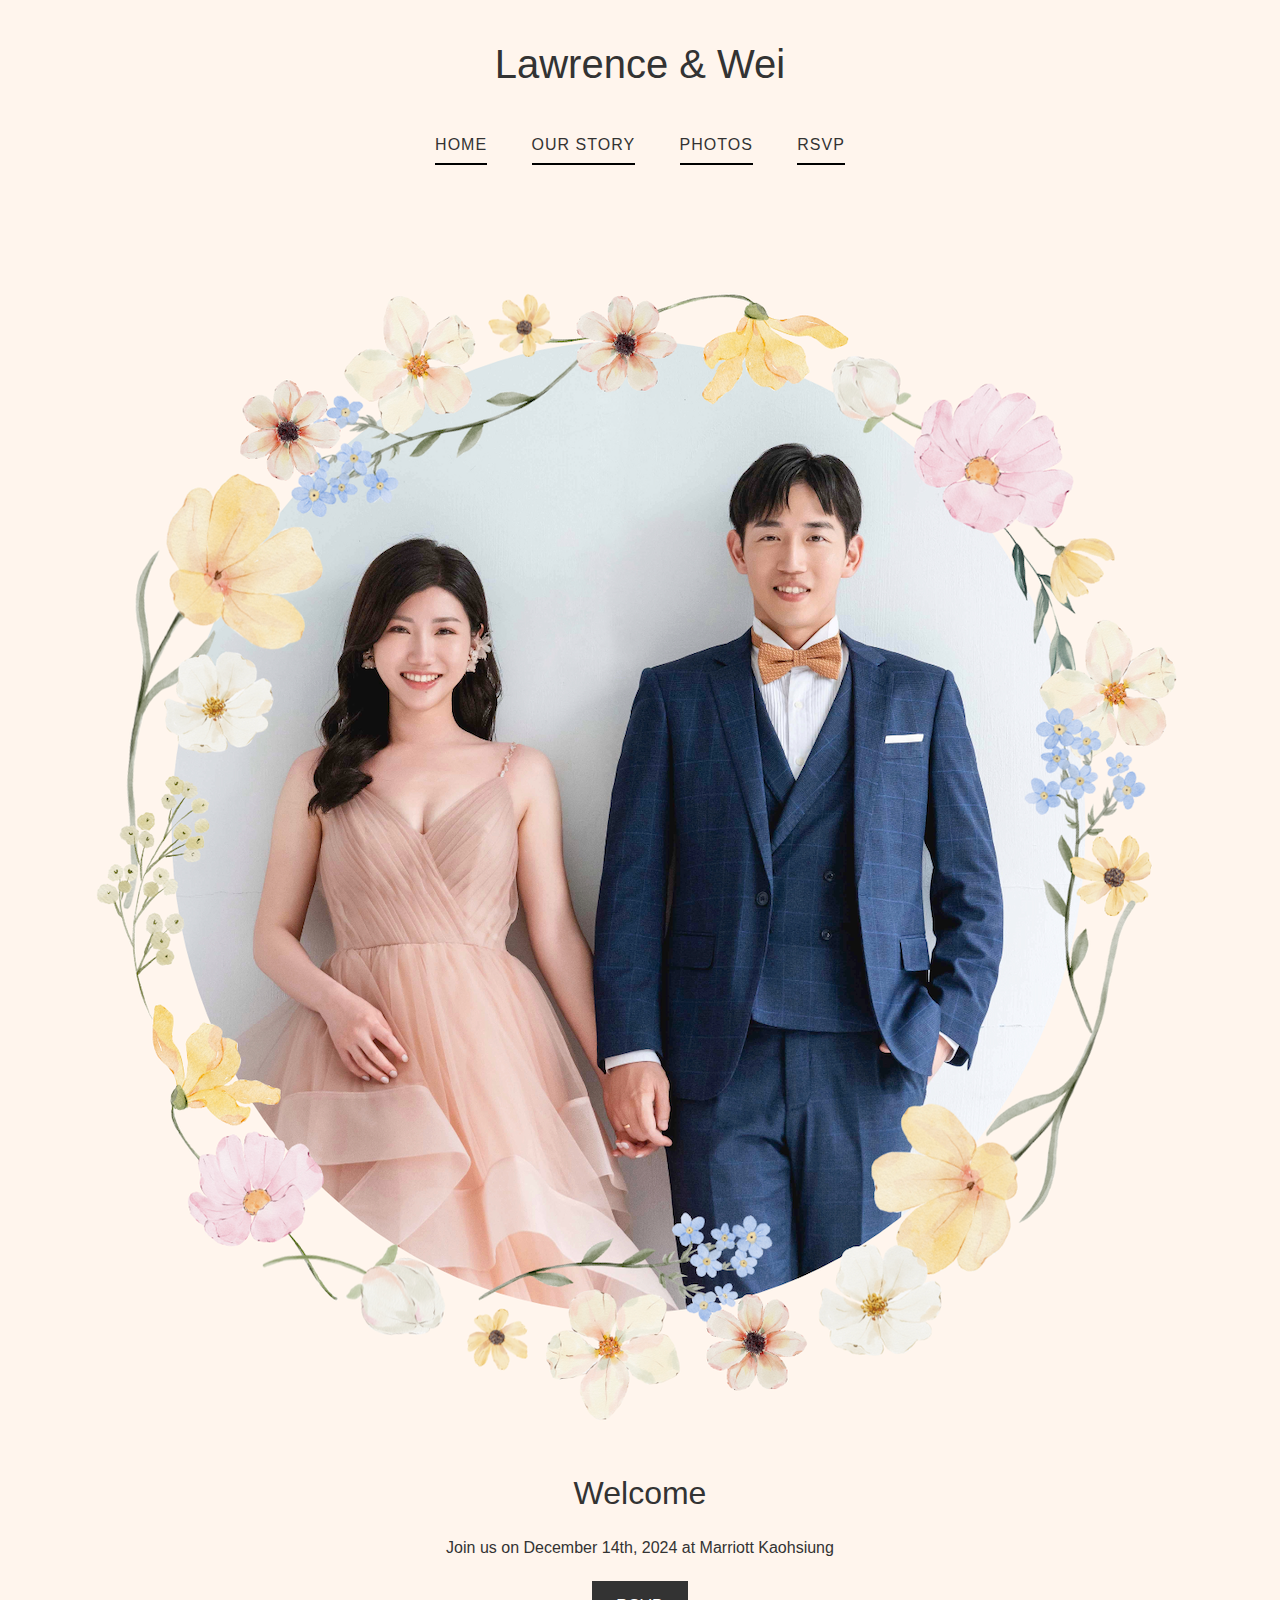
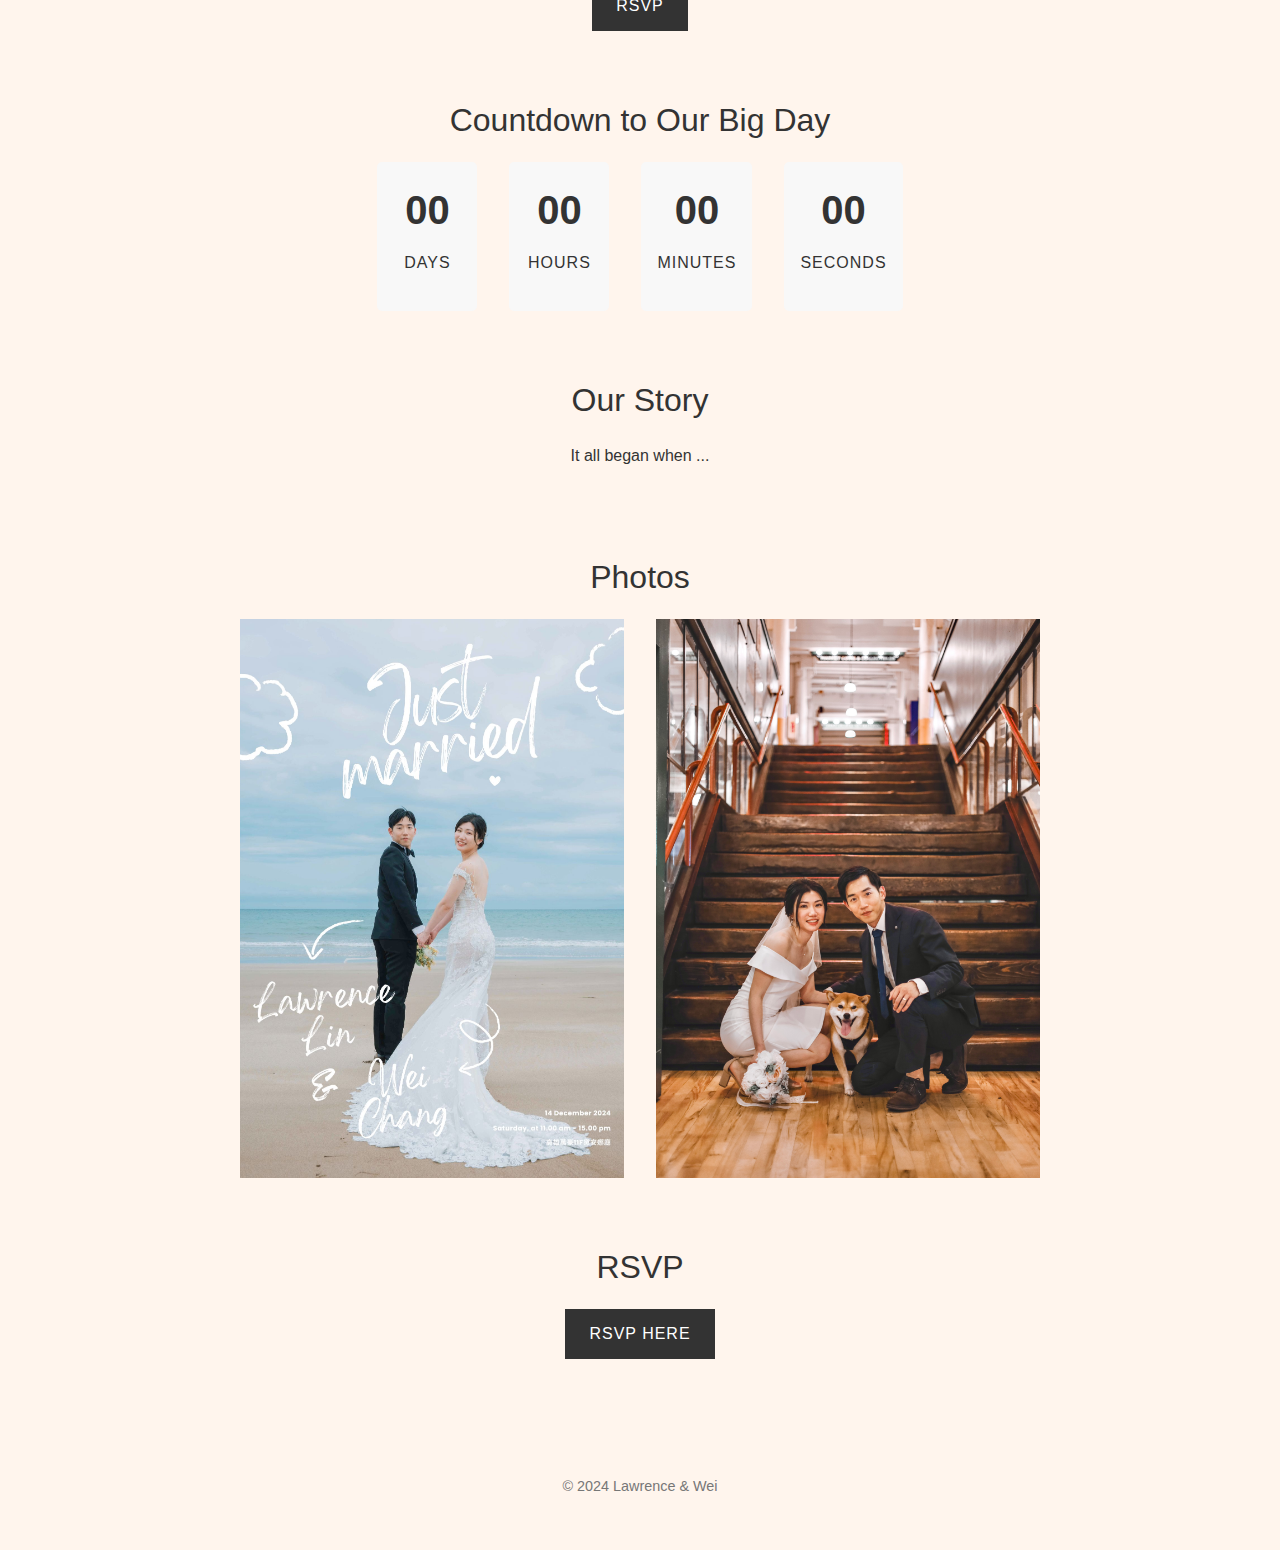
==== commit d3f8e8cc: "Change main photo" ====
--- a/index.html
+++ b/index.html
@@ -22,7 +22,7 @@
     </header>
     <div class="image-container">
         <div class="oval-crop">
-            <img src="images/草稿-喜帖設計 (1).png" alt="welcome-photo-oval-cropped">
+            <img src="images/wedding_main_photo.png" alt="welcome-photo-oval-cropped">
         </div>
     </div>
     <main>
--- a/styles.css
+++ b/styles.css
@@ -9,12 +9,7 @@
     font-family: 'Georgia', Arial, sans-serif;
     line-height: 1.6;
     color: #333;
-    background-color: #fff;
-    background-image: url('images/floral-bg.png');
-    background-repeat: no-repeat;
-    background-attachment: fixed;
-    background-size: cover; /* Ensures the background image covers the entire area */
-    background-position: center; /* Centers the background image */
+    background-color: #fff5ed;
 }
 /* Header styles */
 header {
@@ -82,12 +77,13 @@
     margin-top: 20px; /* Add space below the header */
 }
 
-.image-container .oval-crop {
+/* .image-container .oval-crop {
     width: 500px; /* Set a fixed width */
     height: 650px; /* Set a fixed height - adjust for desired oval shape */
     overflow: hidden;
     border-radius: 70%; /* This creates the oval shape */
 }
+*/
 
 .image-container .oval-crop img {
     width: 100%;
@@ -171,12 +167,4 @@
 
 
 /* Responsive design */
-@media (max-width: 768px) {
-    body {
-        background-image: url('images/screen-floral-bg.png');
-        padding: 20px;
-        width: 80%;
-        margin-left: auto;
-        margin-right:auto;
-    }
-}
+
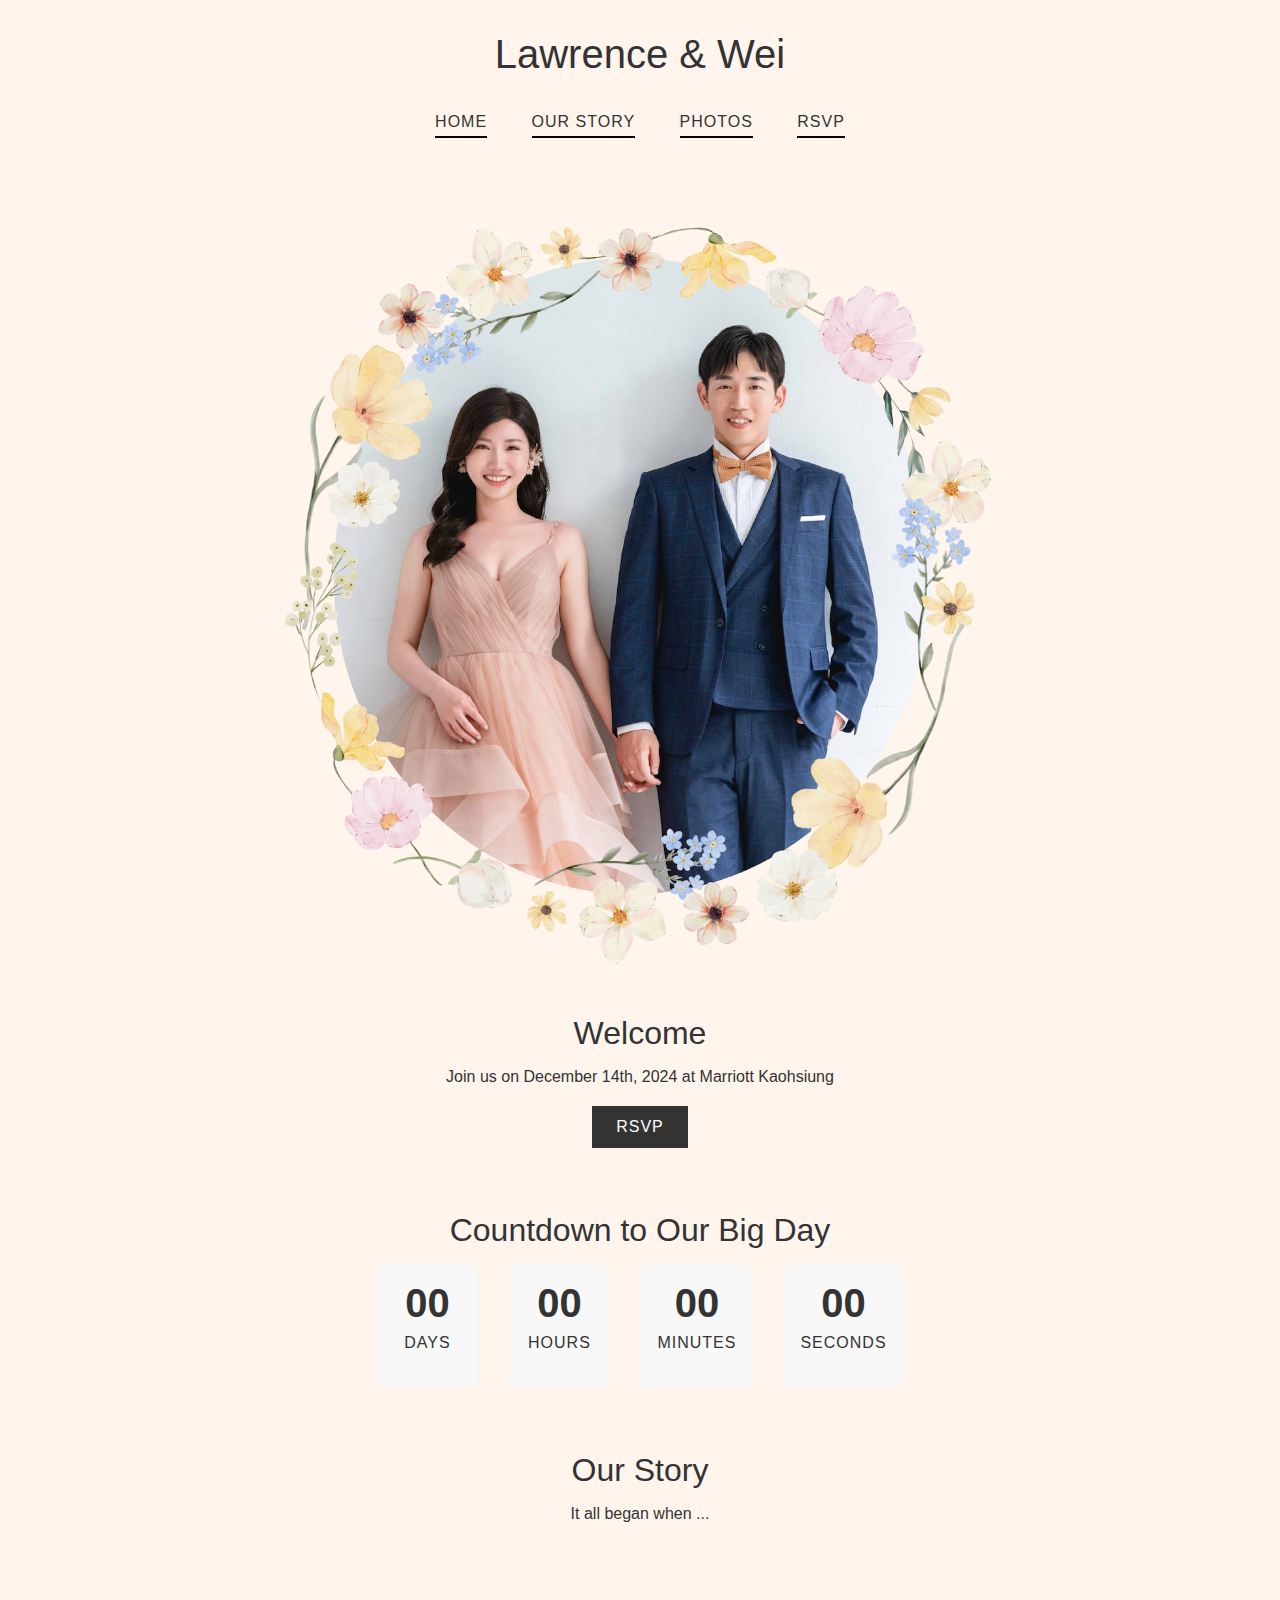
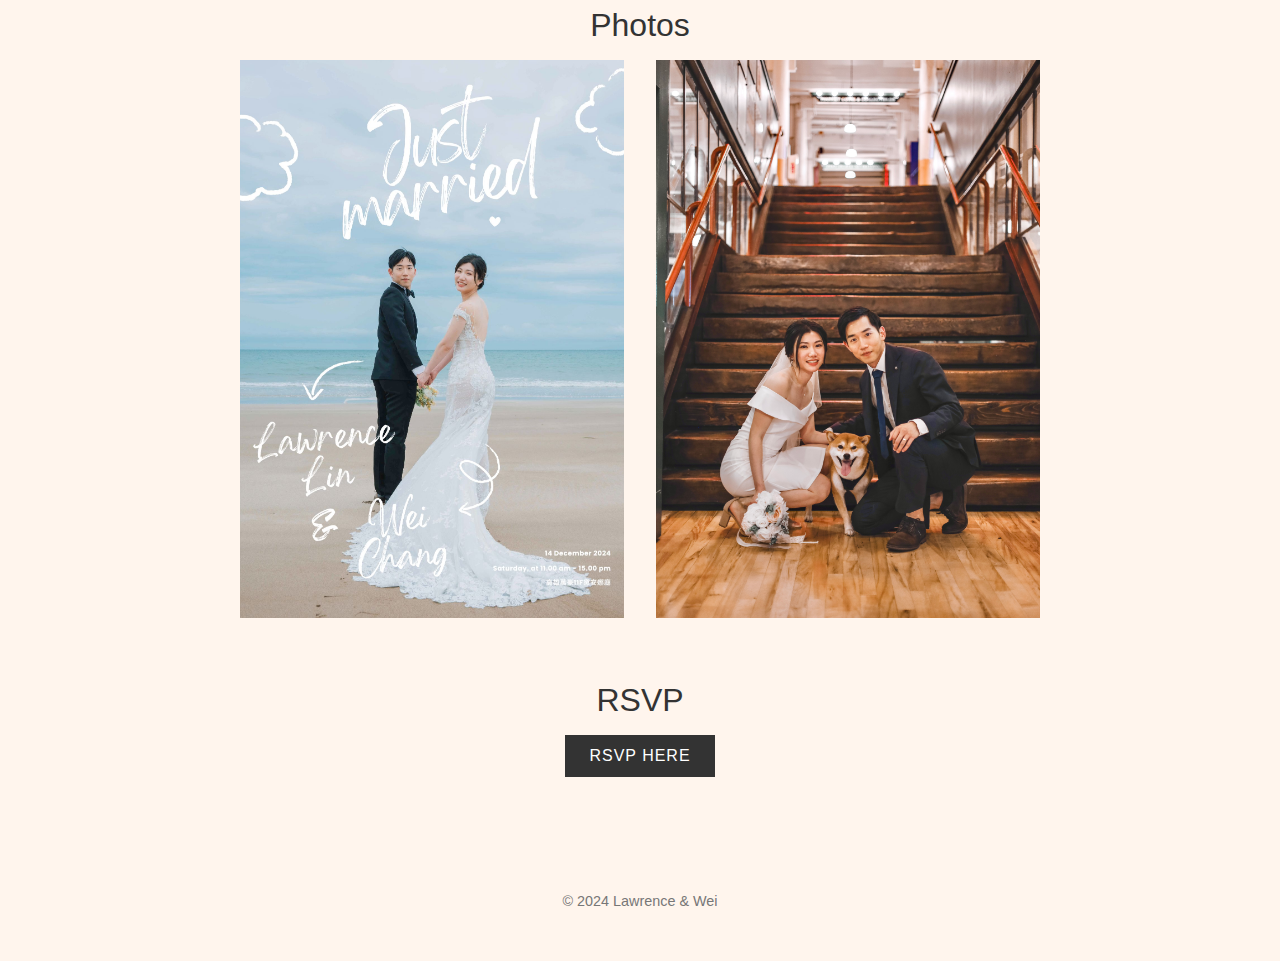
==== commit afa6a080: "Update welcome photo with the matching color background" ====
--- a/index.html
+++ b/index.html
@@ -21,10 +21,9 @@
         </nav>
     </header>
     <div class="image-container">
-        <div class="oval-crop">
-            <img src="images/wedding_main_photo.png" alt="welcome-photo-oval-cropped">
-        </div>
+        <img src="images/wedding_main_photo.png" alt="welcome-photo">
     </div>
+    
     <main>
         <section id="home">
             <h2>Welcome</h2>
--- a/styles.css
+++ b/styles.css
@@ -7,9 +7,9 @@
 
 body {
     font-family: 'Georgia', Arial, sans-serif;
-    line-height: 1.6;
+    line-height: normal;
     color: #333;
-    background-color: #fff5ed;
+    background-color:#fff5ed;
 }
 /* Header styles */
 header {
@@ -29,10 +29,11 @@
 }
 
 nav ul li {
-    display: inline-block;
+    display:inline-block;
     margin: 20px;
     border-bottom: 2px solid #000;
     padding-bottom: 5px;
+    
 }
 
 nav ul li a {
@@ -70,26 +71,14 @@
 }
 
 .image-container {
-    display: flex;
-    justify-content: center;
-    gap: 2rem;
-    flex-wrap: wrap;
-    margin-top: 20px; /* Add space below the header */
+    margin:0 auto 20px auto;
+    text-align: center;
 }
 
-/* .image-container .oval-crop {
-    width: 500px; /* Set a fixed width */
-    height: 650px; /* Set a fixed height - adjust for desired oval shape */
-    overflow: hidden;
-    border-radius: 70%; /* This creates the oval shape */
-}
-*/
+.image-container img {
+    width:60%;
+    height:auto;
 
-.image-container .oval-crop img {
-    width: 100%;
-    height: 100%;
-    object-fit: cover; /* This ensures the image covers the area without distortion */
-    object-position: center; /* Centers the image within the crop area */
 }
 
 
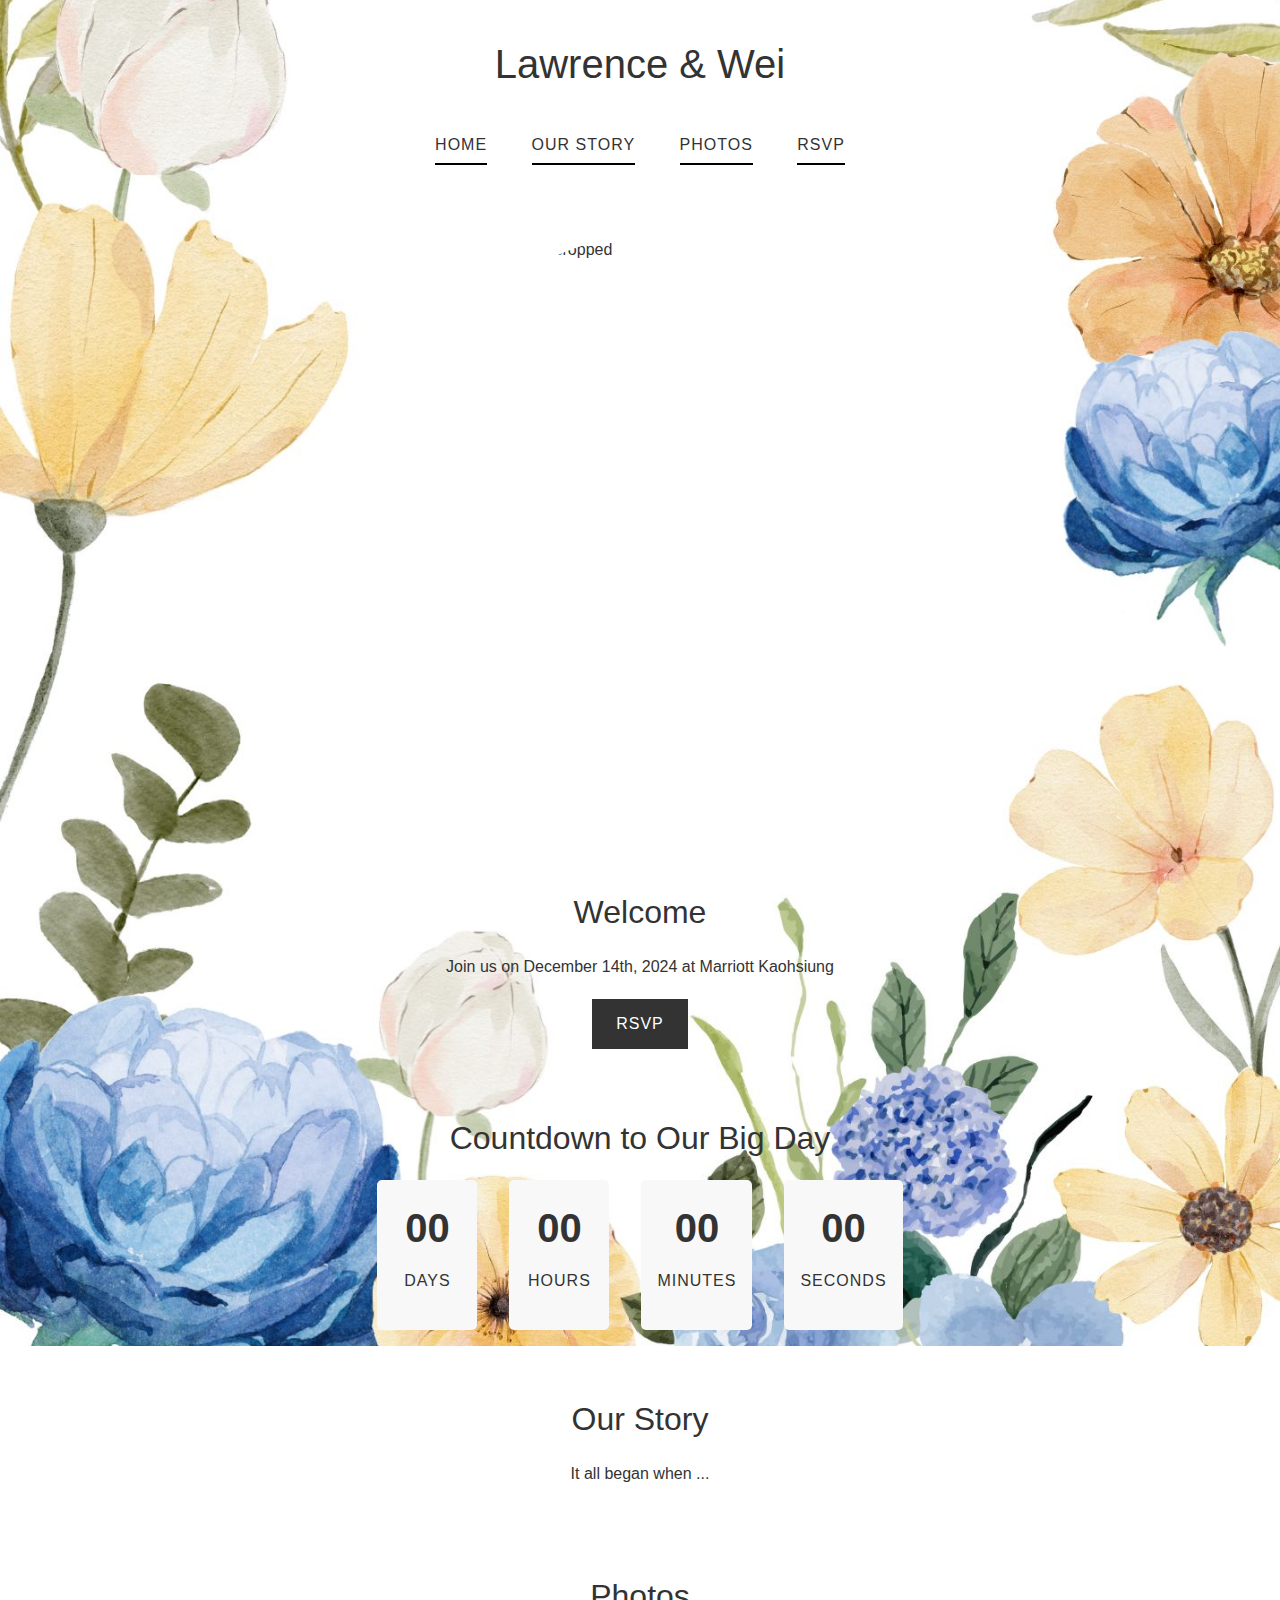
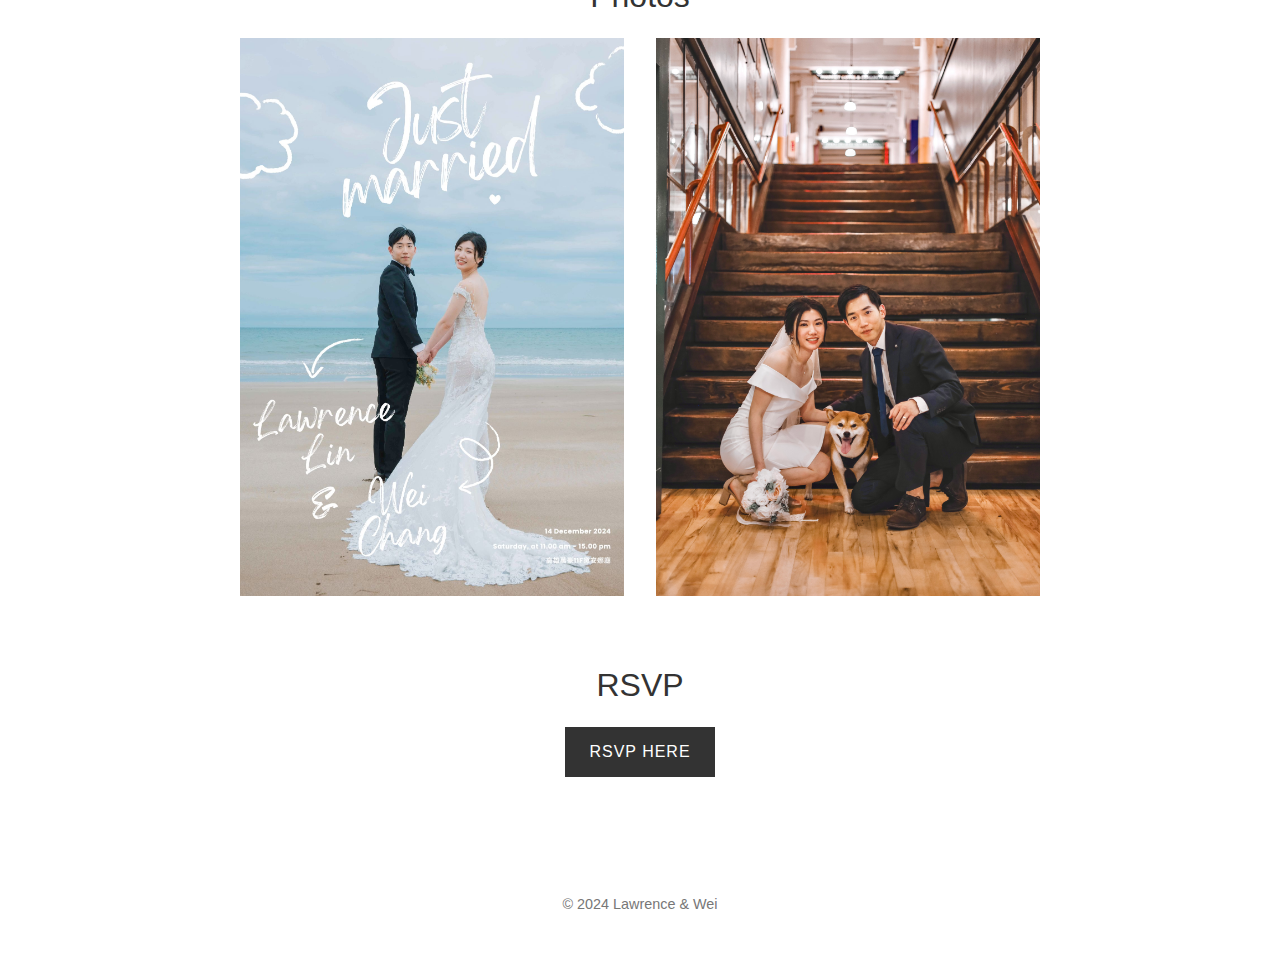
==== commit 686fdc3e: "Add separate RSVP form page but need to figure the details" ====
--- a/index.html
+++ b/index.html
@@ -2,7 +2,7 @@
 <html lang="en">
 <head>
     <meta charset="UTF-8">
-    <meta name="viewport" content="width=device-width, initial-scale=1.0, maximum-scale=1.0, user-scalable=no">
+    <meta name="viewport" content="width=device-width, initial-scale=1.0">
     <title>Lawrence & Wei's Wedding</title>
     <link rel="stylesheet" href="styles.css">
     <script src="script.js" defer></script>
@@ -16,14 +16,15 @@
                 <li><a href="#home">Home</a></li>
                 <li><a href="#our-story">Our Story</a></li>
                 <li><a href="#photos">Photos</a></li>
-                <li><a href="#rsvp">RSVP</a></li>
+                <li><a href="#rsvp.html">RSVP</a></li>
             </ul>
         </nav>
     </header>
     <div class="image-container">
-        <img src="images/wedding_main_photo.png" alt="welcome-photo">
+        <div class="oval-crop">
+            <img src="images/草稿-喜帖設計 (1).png" alt="welcome-photo-oval-cropped">
+        </div>
     </div>
-    
     <main>
         <section id="home">
             <h2>Welcome</h2>
@@ -68,7 +69,7 @@
 
         <section id="rsvp">
             <h2>RSVP</h2>
-            <a href="https://forms.gle/MhWRycvZNz6sVrfz6" class="cta-button" target="_blank">RSVP Here</a>
+            <a href="rsvp.html" class="cta-button" target="_blank">RSVP Here</a>
         </section>
     </main>
 
--- a/styles.css
+++ b/styles.css
@@ -7,9 +7,14 @@
 
 body {
     font-family: 'Georgia', Arial, sans-serif;
-    line-height: normal;
+    line-height: 1.6;
     color: #333;
-    background-color:#fff5ed;
+    background-color: #fff;
+    background-image: url('images/floral-bg.png');
+    background-repeat: no-repeat;
+    background-attachment: fixed;
+    background-size: cover; /* Ensures the background image covers the entire area */
+    background-position: center; /* Centers the background image */
 }
 /* Header styles */
 header {
@@ -29,11 +34,10 @@
 }
 
 nav ul li {
-    display:inline-block;
+    display: inline-block;
     margin: 20px;
     border-bottom: 2px solid #000;
     padding-bottom: 5px;
-    
 }
 
 nav ul li a {
@@ -71,14 +75,25 @@
 }
 
 .image-container {
-    margin:0 auto 20px auto;
-    text-align: center;
-}
-
-.image-container img {
-    width:60%;
-    height:auto;
-
+    display: flex;
+    justify-content: center;
+    gap: 2rem;
+    flex-wrap: wrap;
+    margin-top: 20px; /* Add space below the header */
+}
+
+.image-container .oval-crop {
+    width: 500px; /* Set a fixed width */
+    height: 650px; /* Set a fixed height - adjust for desired oval shape */
+    overflow: hidden;
+    border-radius: 70%; /* This creates the oval shape */
+}
+
+.image-container .oval-crop img {
+    width: 100%;
+    height: 100%;
+    object-fit: cover; /* This ensures the image covers the area without distortion */
+    object-position: center; /* Centers the image within the crop area */
 }
 
 
@@ -123,6 +138,18 @@
     color: #777;
 }
 
+/* Responsive design */
+@media (max-width: 600px) {
+    h1 {
+        font-size: 2rem;
+    }
+
+    nav ul li {
+        display: block;
+        margin: 0.5rem 0;
+    }
+}
+
 /* Countdown styles */
 #countdown {
     text-align: center;
@@ -154,6 +181,49 @@
     letter-spacing: 1px;
 }
 
-
-/* Responsive design */
-
+@media (max-width: 600px) {
+    #timer {
+        flex-wrap: wrap;
+    }
+    
+    .time-unit {
+        min-width: 80px;
+    }
+    
+    .time-unit span {
+        font-size: 2rem;
+    }
+}
+
+
+/* RSVP styles */
+#rsvp-form form {
+    display: flex;
+    flex-direction: column;
+    max-width: 400px;
+    margin: 0 auto;
+}
+
+#rsvp-form label {
+    margin-top: 10px;
+}
+
+#rsvp-form input,
+#rsvp-form select,
+#rsvp-form textarea {
+    margin-bottom: 10px;
+    padding: 5px;
+}
+
+#rsvp-form button {
+    margin-top: 20px;
+    padding: 10px;
+    background-color: #333;
+    color: #fff;
+    border: none;
+    cursor: pointer;
+}
+
+#rsvp-form button:hover {
+    background-color: #b1a597;
+}